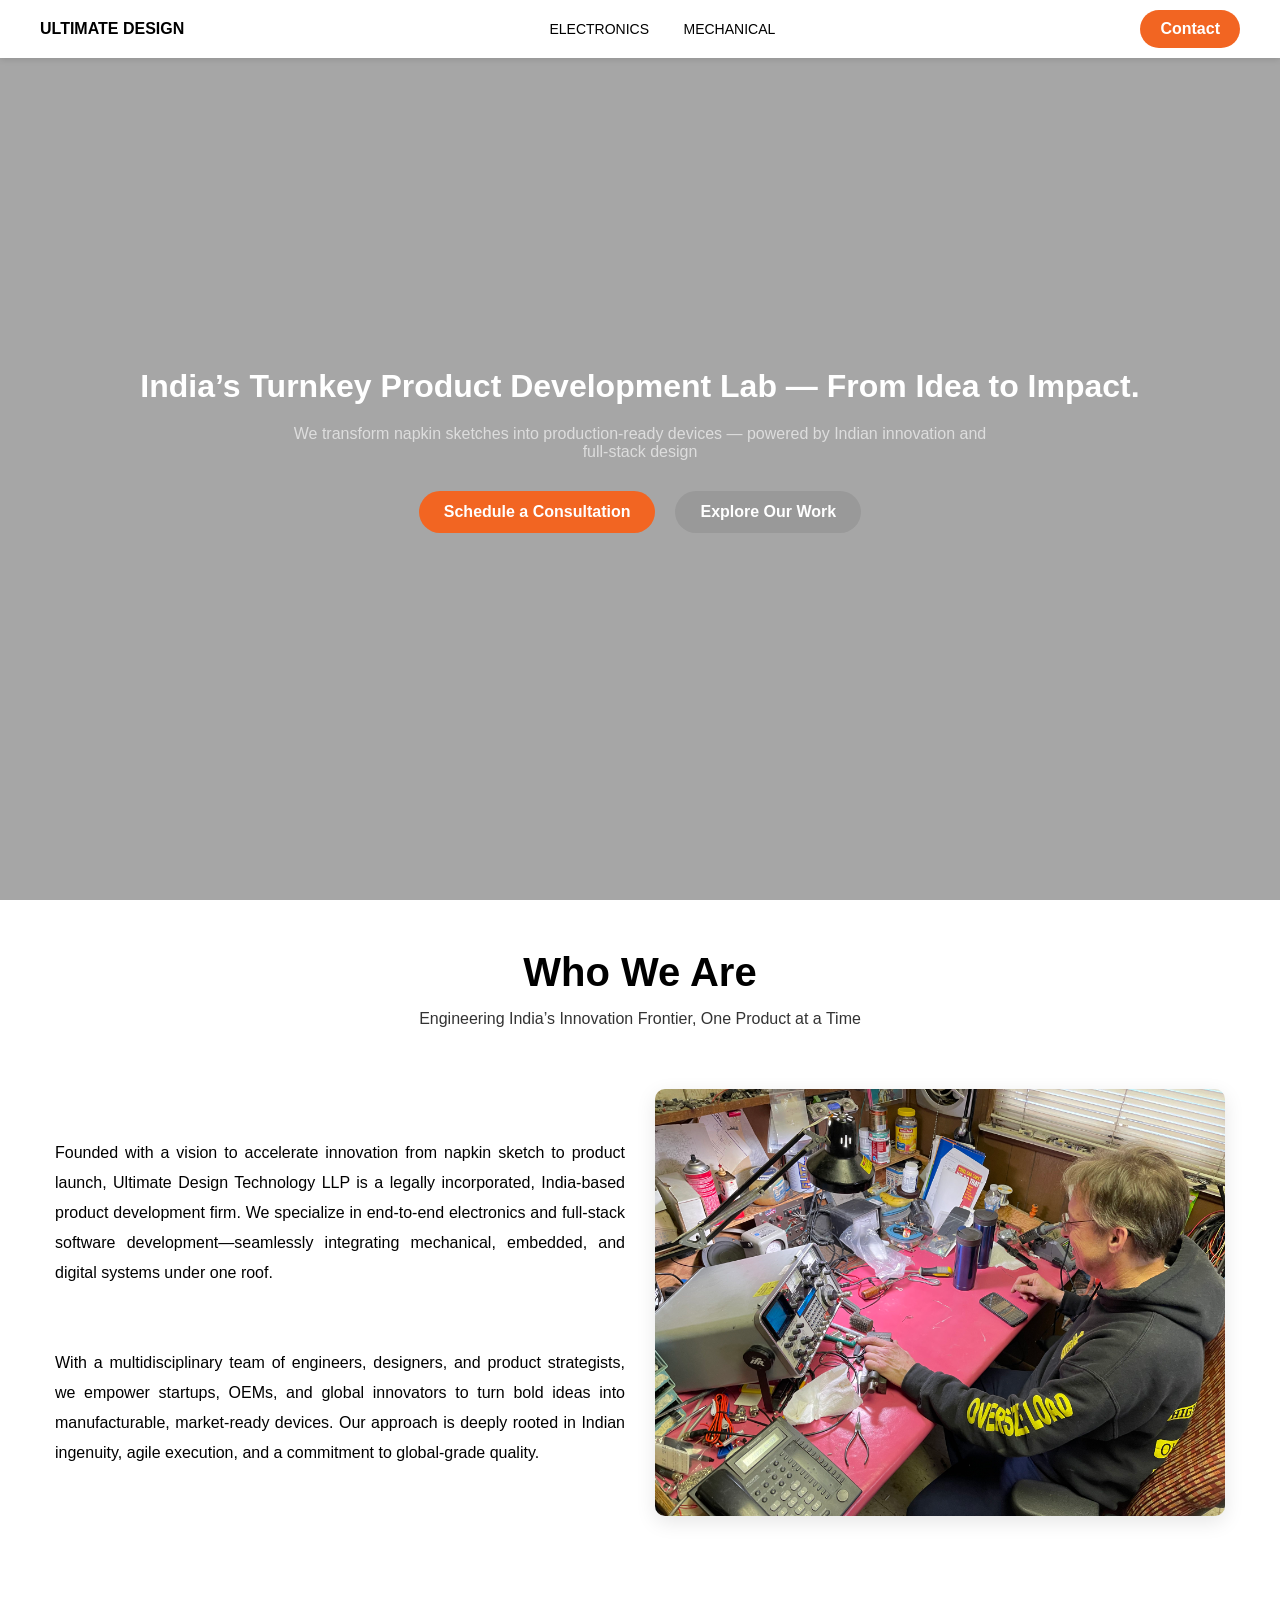
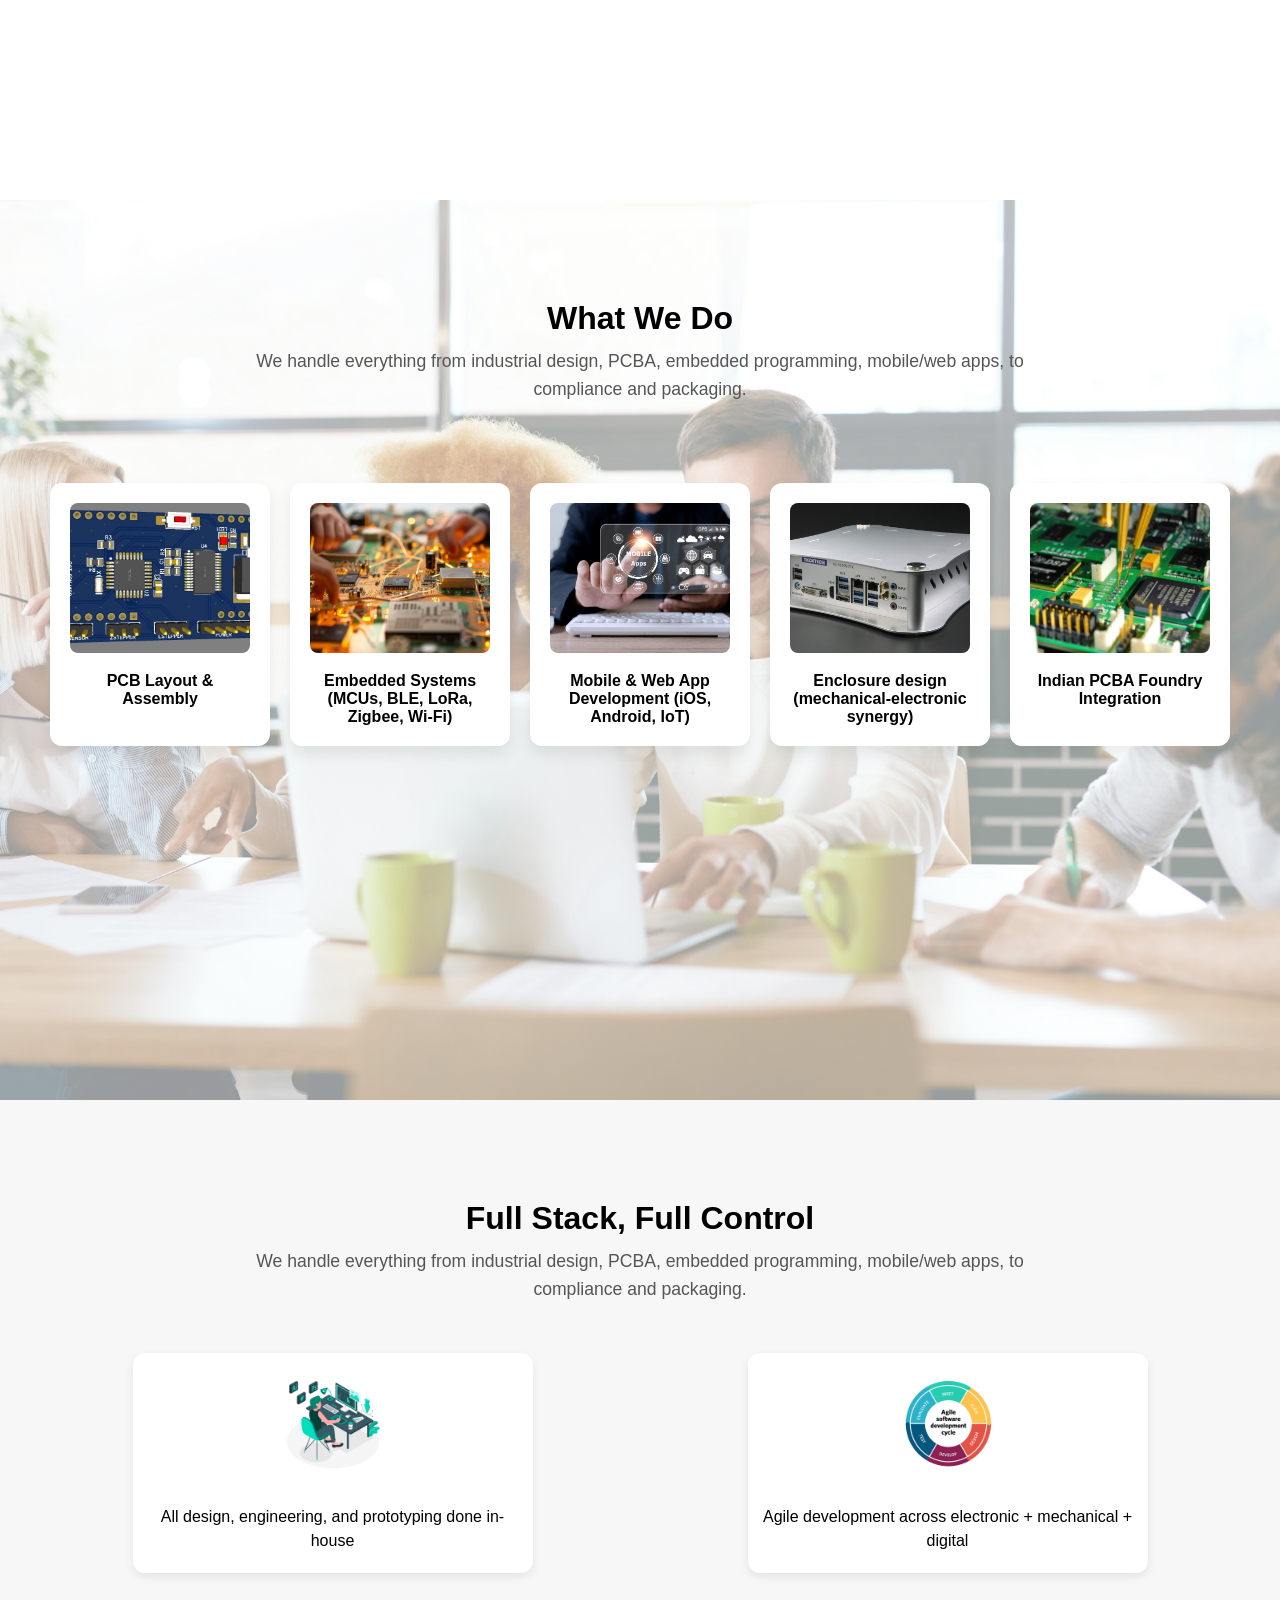
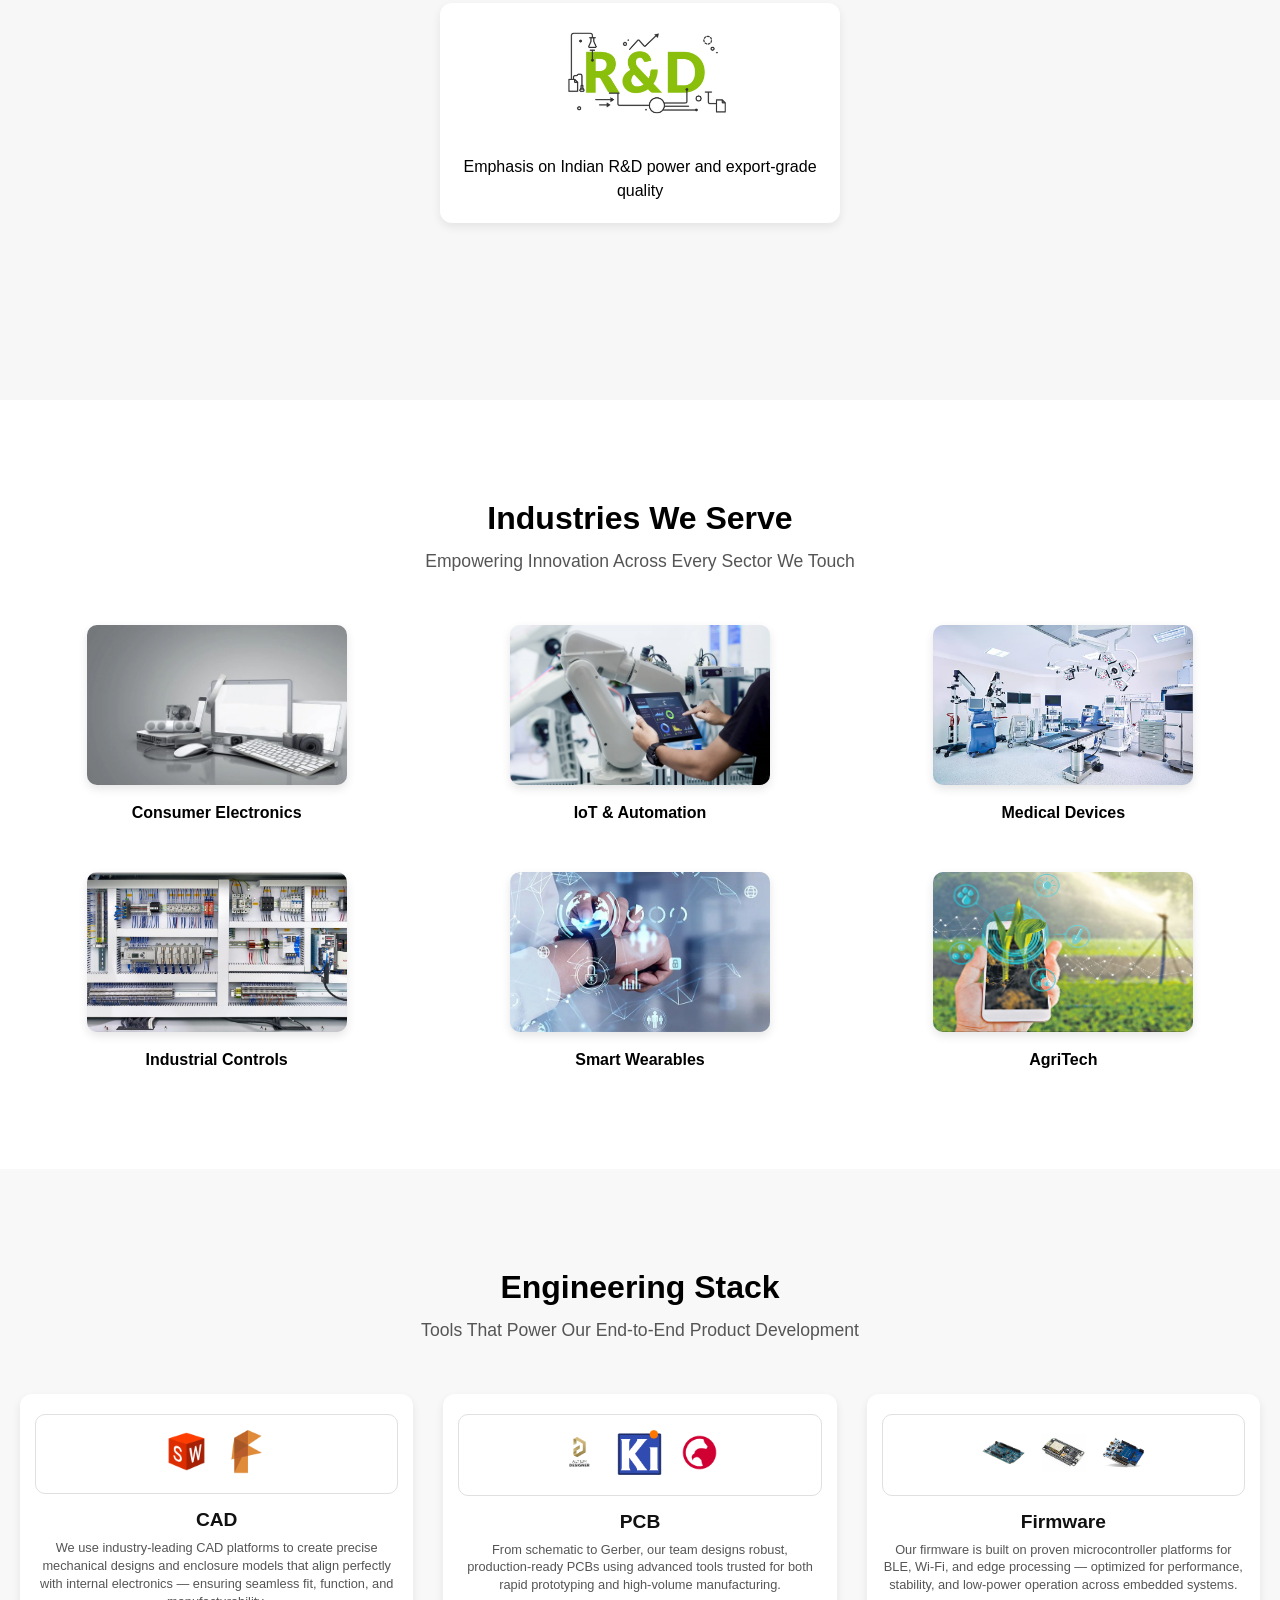
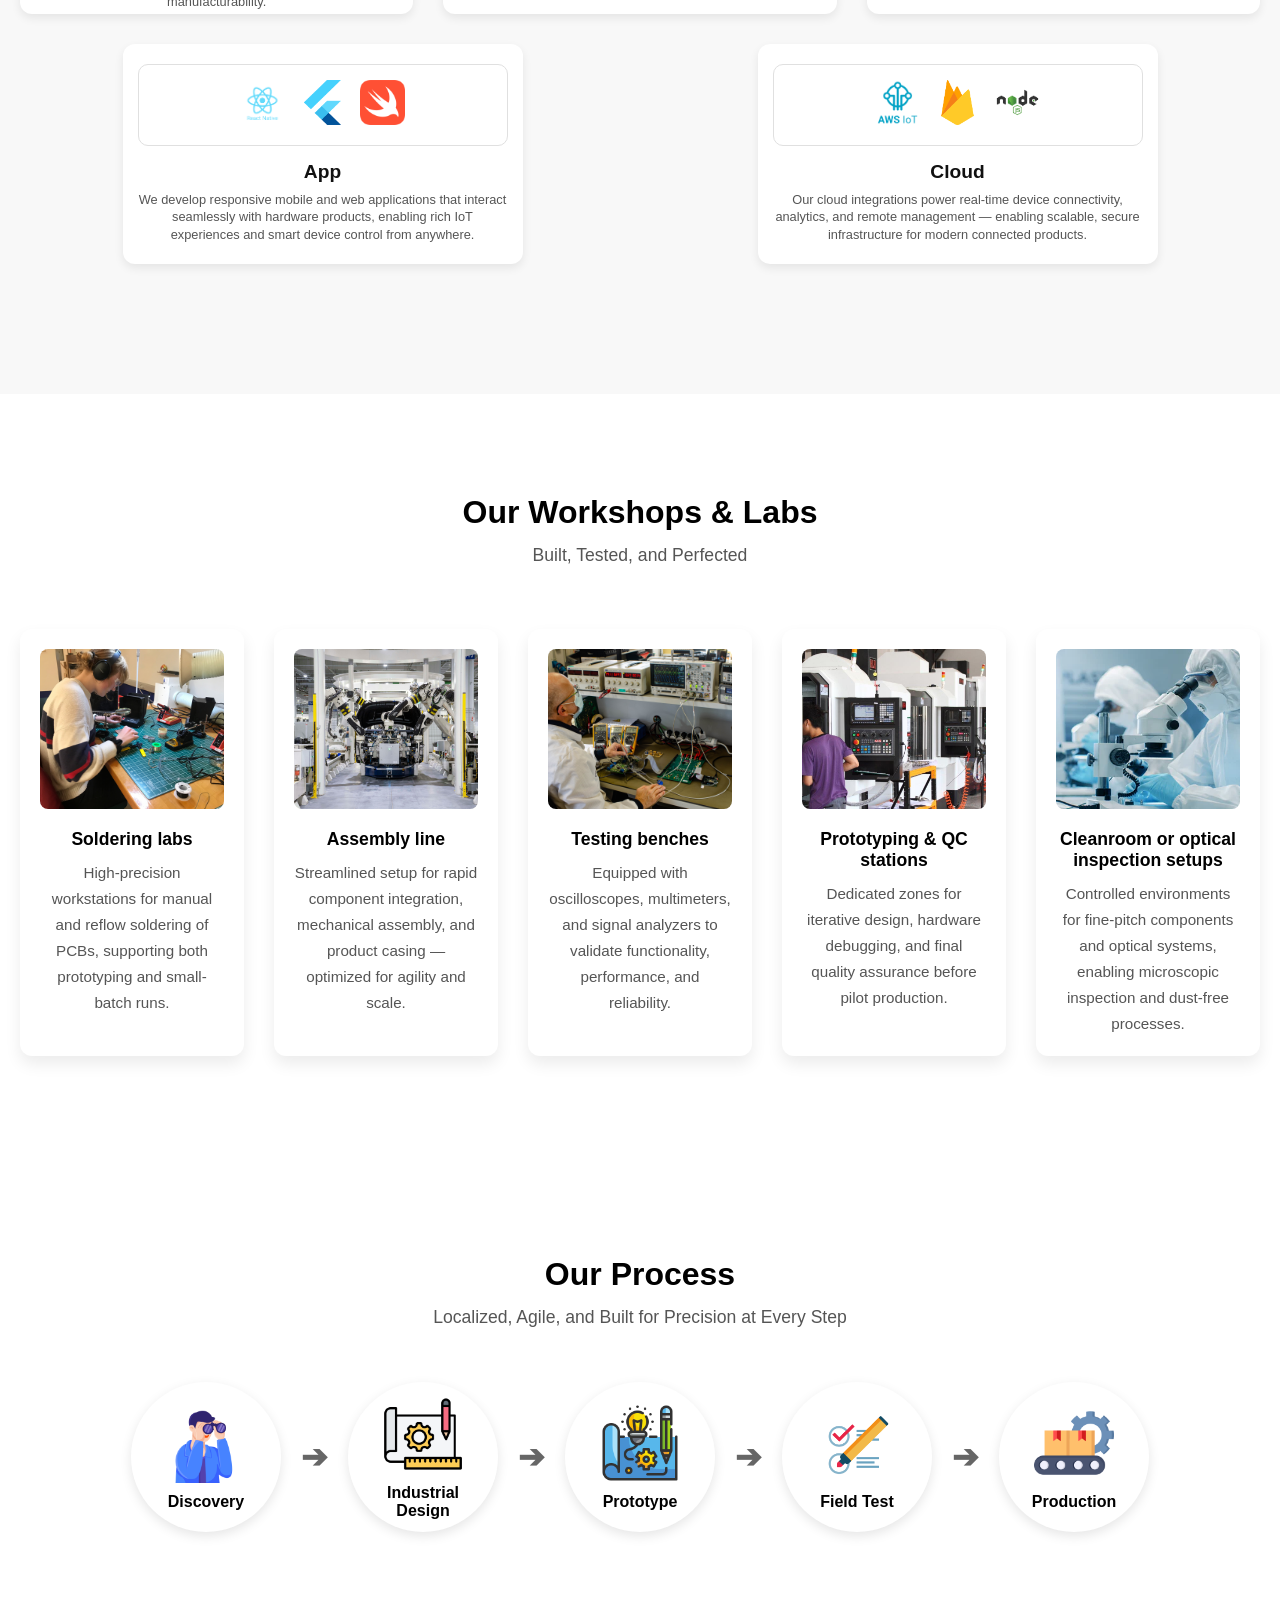
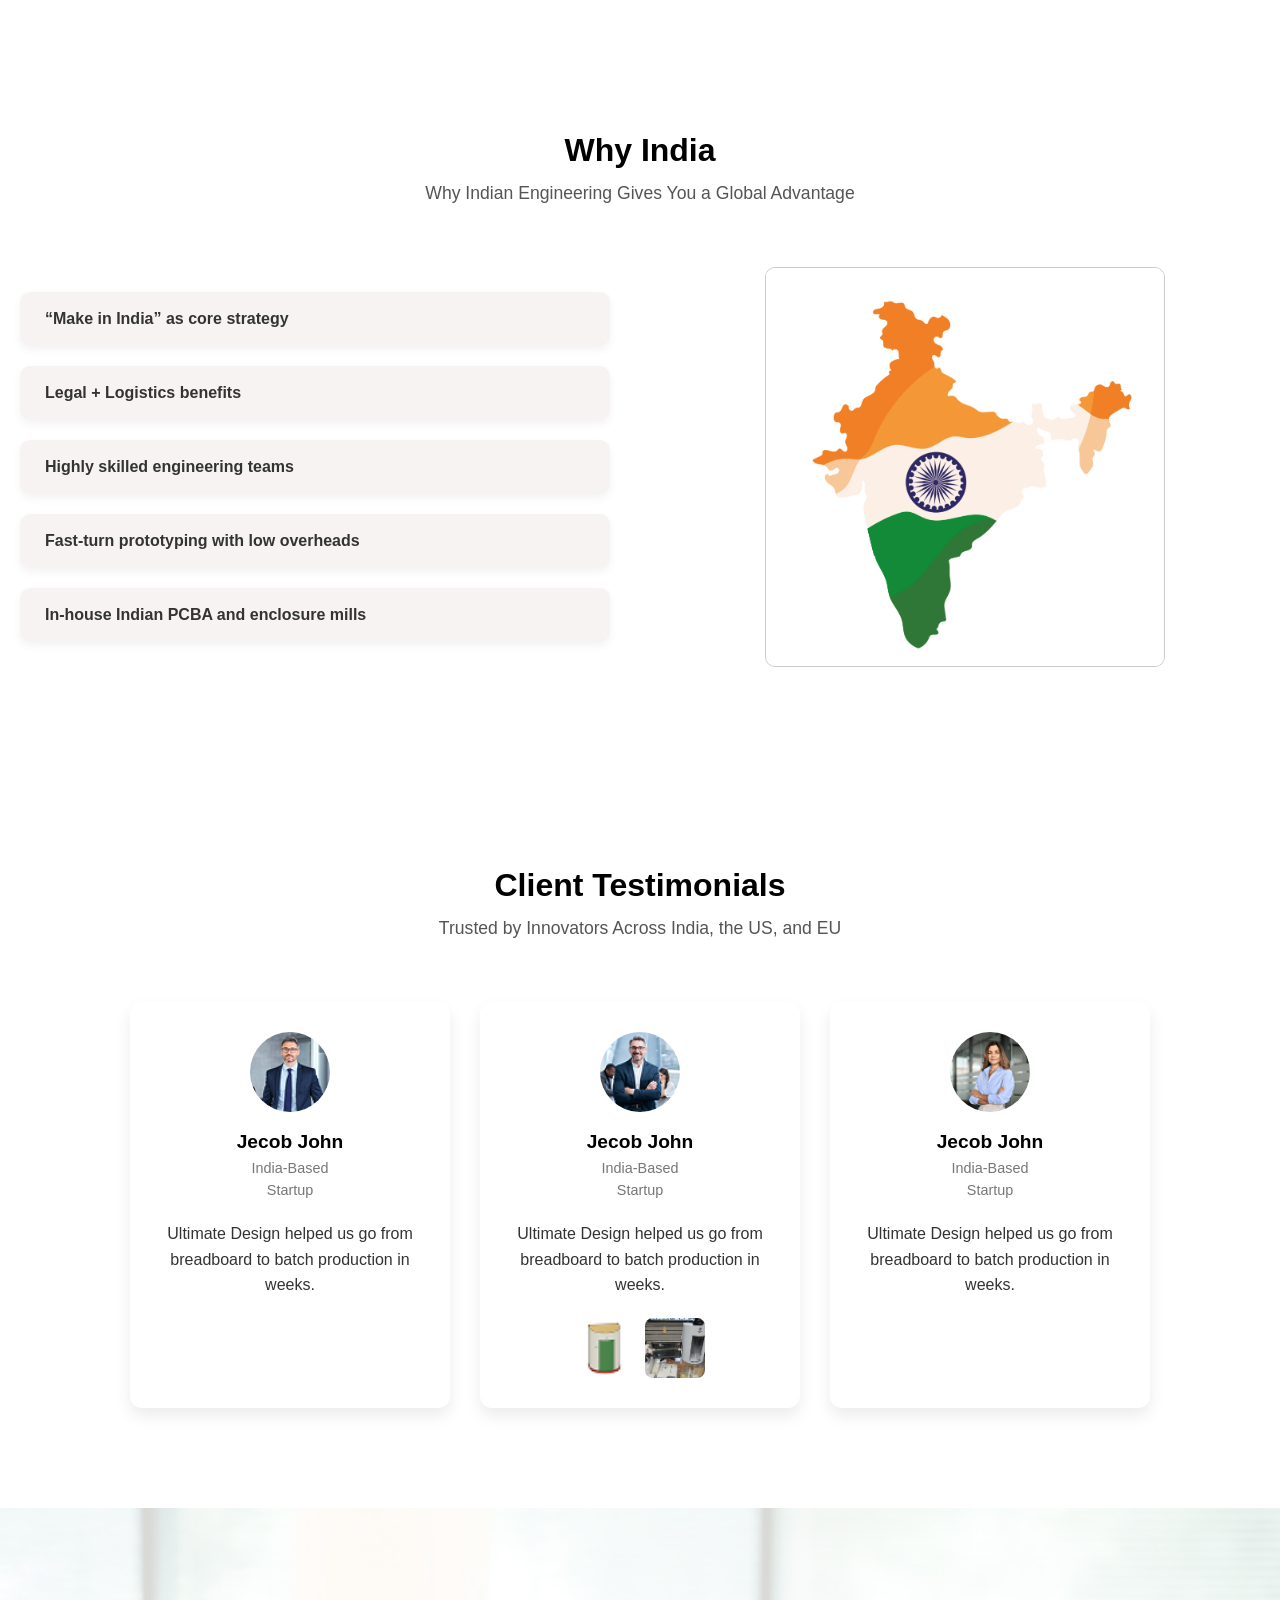
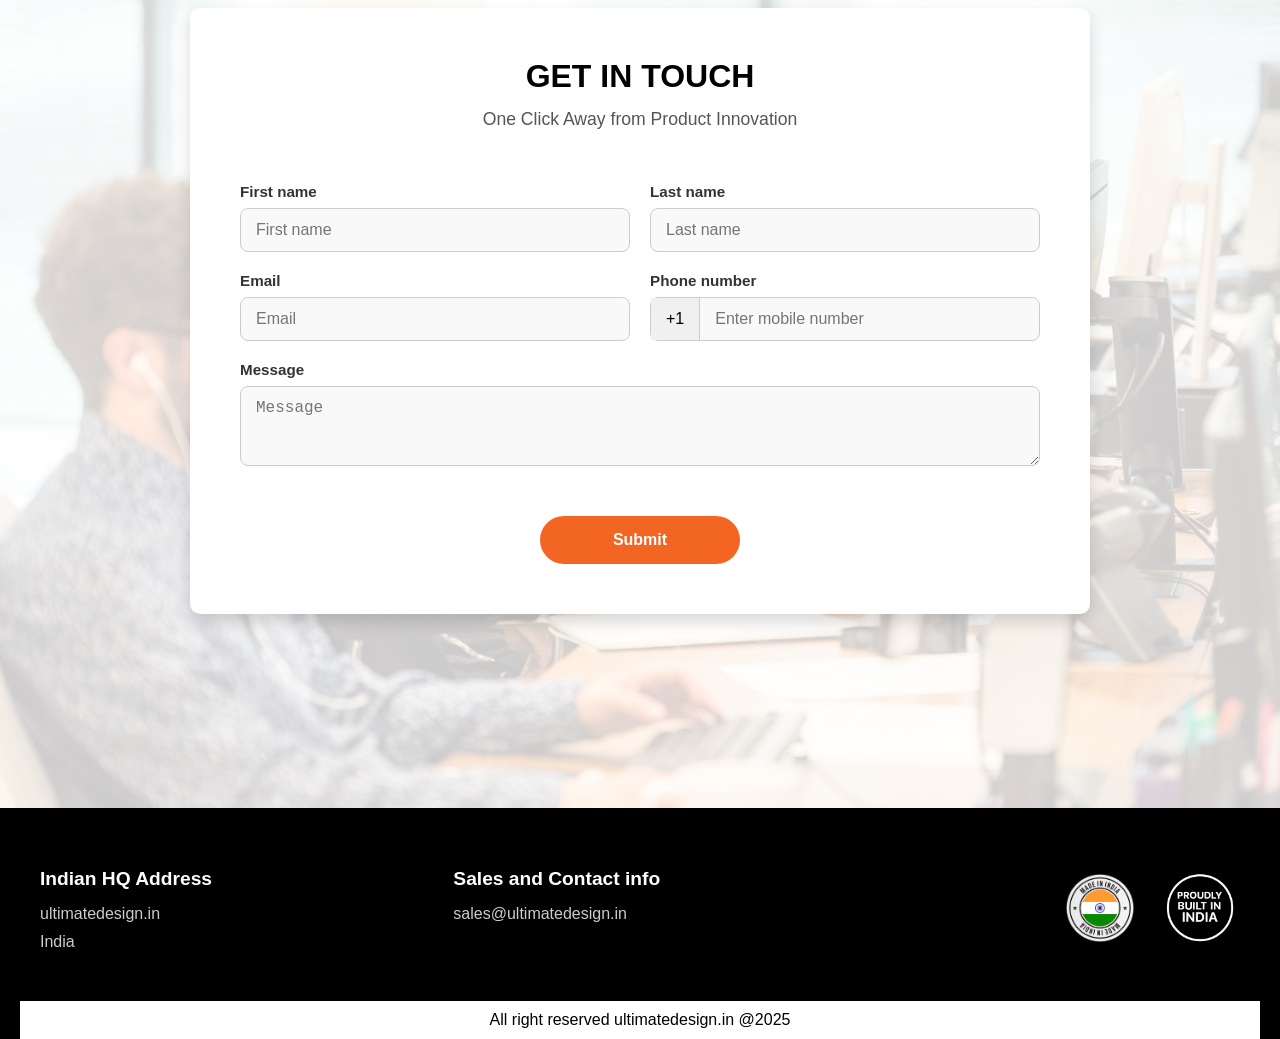
==== index.html @ 6e554538 "project upload" ====
<!DOCTYPE html>
<html lang="en">

<head>
    <meta charset="UTF-8">
    <meta name="viewport" content="width=device-width, initial-scale=1">
    <title>Ultimate Design - Product Development</title>
    <link rel="stylesheet" href="elec-styles.css">
</head>

<body>

    <!-- ===== Header Start ===== -->
    <header class="navbar">
        <div class="container nav-container">
            <div class="logo">ULTIMATE DESIGN</div>

            <nav id="navLinks" class="nav-links">
                <a href="index.html">ELECTRONICS</a>
                <a href="mechanical.html">MECHANICAL</a>
            </nav>

            <a href="#contact" class="contact-button">Contact</a>
            <button id="menuToggle" class="menu-toggle">☰</button>
        </div>
    </header>
    <!-- ===== Header End ===== -->

    <!-- ===== Hero Section Start ===== -->
    <section class="hero">
        <video autoplay muted loop playsinline class="hero-video">
            <source src="assets/hero-video.mp4" type="video/mp4">
            Your browser does not support the video tag.
        </video>

        <div class="hero-overlay">
            <div class="hero-content">
                <h1>India’s Turnkey Product Development Lab — From Idea to Impact.</h1>
                <p>We transform napkin sketches into production-ready devices — powered by Indian innovation and
                    full-stack design</p>
                <div class="hero-buttons">
                    <a href="#contact" class="btn orange-btn">Schedule a Consultation</a>
                    <a href="#work" class="btn gray-btn">Explore Our Work</a>
                </div>
            </div>
        </div>
    </section>
    <!-- ===== Hero Section End ===== -->

    <!-- ===== Who we are Section start ===== -->

    <section id="who-we-are" class="who-we-are-section">
        <div class="container">
            <div class="content">
                <div class="text">
                    <h2>Who We Are</h2>
                    <p class="subtitle">Engineering India’s Innovation Frontier, One Product at a Time</p>
                    
                </div>

                <div class="who">
                    <div class="new">
                        <p>
                            Founded with a vision to accelerate innovation from napkin sketch to product launch,
                            Ultimate Design Technology LLP is a legally incorporated, India-based product development firm.
                            We specialize in end-to-end electronics and full-stack software development—seamlessly
                            integrating
                            mechanical, embedded, and digital systems under one roof.
                        </p><br><br>
                        <p>
                            With a multidisciplinary team of engineers, designers, and product strategists, we empower
                            startups, OEMs,
                            and global innovators to turn bold ideas into manufacturable, market-ready devices. Our approach
                            is deeply
                            rooted in Indian ingenuity, agile execution, and a commitment to global-grade quality.
                        </p>
                    </div>
                    

                    <div class="new image">
                        <img src="assets/who-we-are.jpg" alt="Who We Are">
                    </div>
                </div>
            </div>
        </div>
    </section>
 
 


    <!-- ===== who we are Section End ===== -->
    <section id="what-we-do">
        <div class="what-we-do-container">
            <h2 class="section-title">What We Do</h2>
            <p class="section-subtitle">
                We handle everything from industrial design, PCBA, embedded programming, mobile/web apps, to compliance
                and packaging.
            </p>

            <div class="what-we-do-cards">
                <div class="what-we-do-card">
                    <img src="assets/images/pcb-layout.JPEG" alt="PCB Layout & Assembly">
                    <h3>PCB Layout & Assembly</h3>
                </div>

                <div class="what-we-do-card">
                    <img src="assets/images/embedded-systems.webp" alt="Embedded Systems">
                    <h3>Embedded Systems (MCUs, BLE, LoRa, Zigbee, Wi-Fi)</h3>
                </div>

                <div class="what-we-do-card">
                    <img src="assets/images/mobile-app.png" alt="Mobile Web App Development">
                    <h3>Mobile & Web App Development (iOS, Android, IoT)</h3>
                </div>

                <div class="what-we-do-card">
                    <img src="assets/images/enclosure-design.jpg" alt="Enclosure Design">
                    <h3>Enclosure design (mechanical-electronic synergy)</h3>
                </div>

                <div class="what-we-do-card">
                    <img src="assets/images/pcba-foundry.jpg" alt="PCBA Foundry Integration">
                    <h3>Indian PCBA Foundry Integration</h3>
                </div>
            </div>
        </div>
    </section>

    <!-- ===== Full Stack, Full Control Section ===== -->
    <section id="full-stack">
        <div class="full-stack-container">
            <h2 class="section-title">Full Stack, Full Control</h2>
            <p class="section-subtitle">
                We handle everything from industrial design, PCBA, embedded programming, mobile/web apps, to compliance
                and packaging.
            </p>

            <div class="stack-cards">
                <div class="stack-card">
                    <img src="assets/images/stack-design.jpg" alt="Design In-house">
                    <h3>All design, engineering, and prototyping done in-house</h3>
                </div>

                <div class="stack-card">
                    <img src="assets/images/stack-agile.png" alt="Agile Development">
                    <h3>Agile development across electronic + mechanical + digital</h3>
                </div>

                <div class="stack-card">
                    <img src="assets/images/stack-rnd.jpg" alt="Indian R&D Power">
                    <h3>Emphasis on Indian R&D power and export-grade quality</h3>
                </div>
            </div>
        </div>
    </section>


    <section id="industries">
        <div class="industries-container">
            <h2 class="section-title">Industries We Serve</h2>
            <p class="section-subtitle">Empowering Innovation Across Every Sector We Touch</p>

            <div class="industries-grid">
                <div class="industry-item">
                    <img src="assets/images/consumer-electronics.jpg" alt="Consumer Electronics">
                    <h4>Consumer Electronics</h4>
                </div>

                <div class="industry-item">
                    <img src="assets/images/iot-automation.jpg" alt="IoT & Automation">
                    <h4>IoT & Automation</h4>
                </div>

                <div class="industry-item">
                    <img src="assets/images/medical-devices.jpg" alt="Medical Devices">
                    <h4>Medical Devices</h4>
                </div>

                <div class="industry-item">
                    <img src="assets/images/industrial-controls.jpg" alt="Industrial Controls">
                    <h4>Industrial Controls</h4>
                </div>

                <div class="industry-item">
                    <img src="assets/images/smart-wearables.jpg" alt="Smart Wearables">
                    <h4>Smart Wearables</h4>
                </div>

                <div class="industry-item">
                    <img src="assets/images/agritech.jpg" alt="AgriTech">
                    <h4>AgriTech</h4>
                </div>
            </div>
        </div>
    </section>

    <section id="engineering-stack">
        <div class="engineering-stack-container">
            <h2 class="section-title">Engineering Stack</h2>
            <p class="section-subtitle">Tools That Power Our End-to-End Product Development</p>


            <div class="stack-grid first-row">

                <div class="stack-card">
                    <div class="stack-card-logo">
                        <img src="assets/logos/solidworks.png" alt="SolidWorks">
                        <img src="assets/logos/fusion360.png" alt="Fusion 360">
                    </div>
                    <h4>CAD</h4>
                    <p>We use industry-leading CAD platforms to create precise mechanical designs and enclosure models
                        that align perfectly with internal electronics — ensuring seamless fit, function, and
                        manufacturability.</p>
                </div>


                <div class="stack-card">
                    <div class="stack-card-logo">
                        <img src="assets/logos/altium.webp" alt="Altium Designer">
                        <img src="assets/logos/ki.png" alt="KiCAD">
                        <img src="assets/logos/easyeda.png" alt="EasyEDA">
                    </div>
                    <h4>PCB</h4>
                    <p>From schematic to Gerber, our team designs robust, production-ready PCBs using advanced tools
                        trusted for both rapid prototyping and high-volume manufacturing.</p>
                </div>

                <div class="stack-card">
                    <div class="stack-card-logo">
                        <img src="assets/logos/arduino.webp" alt="Arduino">
                        <img src="assets/logos/esp32.png" alt="ESP32">
                        <img src="assets/logos/raspberrypi.png" alt="Raspberry Pi">
                    </div>
                    <h4>Firmware</h4>
                    <p>Our firmware is built on proven microcontroller platforms for BLE, Wi-Fi, and edge processing —
                        optimized for performance, stability, and low-power operation across embedded systems.</p>
                </div>
            </div>


            <div class="stack-grid second-row">

                <div class="stack-card">
                    <div class="stack-card-logo">
                        <img src="assets/logos/reactnative.png" alt="React Native">
                        <img src="assets/logos/flutter.png" alt="Flutter">
                        <img src="assets/logos/swift.png" alt="Swift">
                    </div>
                    <h4>App</h4>
                    <p>We develop responsive mobile and web applications that interact seamlessly with hardware
                        products, enabling rich IoT experiences and smart device control from anywhere.</p>
                </div>


                <div class="stack-card">
                    <div class="stack-card-logo">
                        <img src="assets/logos/aws.png" alt="AWS IoT">
                        <img src="assets/logos/firebase.png" alt="Firebase">
                        <img src="assets/logos/nodejs.png" alt="Node.js">
                    </div>
                    <h4>Cloud</h4>
                    <p>Our cloud integrations power real-time device connectivity, analytics, and remote management —
                        enabling scalable, secure infrastructure for modern connected products.</p>
                </div>
            </div>

        </div>
    </section>


    <section id="workshops">
        <div class="workshops-container">
            <h2 class="section-title">Our Workshops & Labs</h2>
            <p class="section-subtitle">Built, Tested, and Perfected</p>

            <div class="workshops-grid">

                <div class="workshop-card">
                    <img src="assets/images/soldering-lab.jpg" alt="Soldering Labs">
                    <h4>Soldering labs</h4>
                    <p>High-precision workstations for manual and reflow soldering of PCBs, supporting both prototyping
                        and small-batch runs.</p>
                </div>


                <div class="workshop-card">
                    <img src="assets/images/assembly-line.jpg" alt="Assembly Line">
                    <h4>Assembly line</h4>
                    <p>Streamlined setup for rapid component integration, mechanical assembly, and product casing —
                        optimized for agility and scale.</p>
                </div>


                <div class="workshop-card">
                    <img src="assets/images/testing-benches.jpg" alt="Testing Benches">
                    <h4>Testing benches</h4>
                    <p>Equipped with oscilloscopes, multimeters, and signal analyzers to validate functionality,
                        performance, and reliability.</p>
                </div>


                <div class="workshop-card">
                    <img src="assets/images/prototyping-qc.jpg" alt="Prototyping and QC Stations">
                    <h4>Prototyping & QC stations</h4>
                    <p>Dedicated zones for iterative design, hardware debugging, and final quality assurance before
                        pilot production.</p>
                </div>


                <div class="workshop-card">
                    <img src="assets/images/cleanroom-setup.webp" alt="Cleanroom Inspection">
                    <h4>Cleanroom or optical inspection setups</h4>
                    <p>Controlled environments for fine-pitch components and optical systems, enabling microscopic
                        inspection and dust-free processes.</p>
                </div>
            </div>
        </div>
    </section>

    <section id="our-process">
        <div class="process-container">
            <h2 class="section-title">Our Process</h2>
            <p class="section-subtitle">Localized, Agile, and Built for Precision at Every Step</p>

            <div class="process-flow">
                <div class="process-step">
                    <img src="assets/images/discovery.png" alt="Discovery">
                    <p>Discovery</p>
                </div>

                <div class="process-arrow">➔</div>

                <div class="process-step">
                    <img src="assets/images/industrial-design.png" alt="Industrial Design">
                    <p>Industrial Design</p>
                </div>

                <div class="process-arrow">➔</div>

                <div class="process-step">
                    <img src="assets/images/prototype.png" alt="Prototype">
                    <p>Prototype</p>
                </div>

                <div class="process-arrow">➔</div>

                <div class="process-step">
                    <img src="assets/images/field-test.png" alt="Field Test">
                    <p>Field Test</p>
                </div>

                <div class="process-arrow">➔</div>

                <div class="process-step">
                    <img src="assets/images/production.png" alt="Production">
                    <p>Production</p>
                </div>
            </div>
        </div>
    </section>


    <section id="why-india">
        <div class="why-india-container">
            <div class="why-india-header">
                <h2 class="section-title">Why India</h2>
                <p class="section-subtitle">Why Indian Engineering Gives You a Global Advantage</p>
            </div>

            <div class="why-india-content">
                <div class="why-india-points">
                    <div class="point">“Make in India” as core strategy</div>
                    <div class="point">Legal + Logistics benefits</div>
                    <div class="point">Highly skilled engineering teams</div>
                    <div class="point">Fast-turn prototyping with low overheads</div>
                    <div class="point">In-house Indian PCBA and enclosure mills</div>
                </div>

                <div class="why-india-image">
                    <img src="assets/images/india-map.jpg" alt="India Map">
                </div>
            </div>
        </div>
    </section>


    <section id="testimonials">
        <div class="testimonials-container">
            <div class="testimonials-header">
                <h2 class="section-title">Client Testimonials</h2>
                <p class="section-subtitle">Trusted by Innovators Across India, the US, and EU</p>
            </div>

            <div class="testimonial-cards">

                <div class="testimonial-card">
                    <img class="client-photo" src="assets/images/client1.png" alt="Jecob John">
                    <h4>Jecob John</h4>
                    <p class="client-role">India-Based<br>Startup</p>
                    <p class="testimonial-text">
                        Ultimate Design helped us go from breadboard to batch production in weeks.
                    </p>
                </div>


                <div class="testimonial-card">
                    <img class="client-photo" src="assets/images/client2.png" alt="Jecob John">
                    <h4>Jecob John</h4>
                    <p class="client-role">India-Based<br>Startup</p>
                    <p class="testimonial-text">
                        Ultimate Design helped us go from breadboard to batch production in weeks.
                    </p>
                    <div class="testimonial-images">
                        <img src="assets/images/product1.png" alt="Product 1">
                        <img src="assets/images/product2.jpg" alt="Product 2">
                    </div>
                </div>


                <div class="testimonial-card">
                    <img class="client-photo" src="assets/images/client3.png" alt="Jecob John">
                    <h4>Jecob John</h4>
                    <p class="client-role">India-Based<br>Startup</p>
                    <p class="testimonial-text">
                        Ultimate Design helped us go from breadboard to batch production in weeks.
                    </p>
                </div>
            </div>
        </div>
    </section>

    <section id="contact">
        <div class="contact-form-wrapper">
            <h2 class="section-title">GET IN TOUCH</h2>
            <p class="section-subtitle">One Click Away from Product Innovation</p>

            <form class="contact-form">
                <div class="form-row">
                    <div class="form-group">
                        <label>First name</label>
                        <input type="text" placeholder="First name">
                    </div>
                    <div class="form-group">
                        <label>Last name</label>
                        <input type="text" placeholder="Last name">
                    </div>
                </div>

                <div class="form-row">
                    <div class="form-group">
                        <label>Email</label>
                        <input type="email" placeholder="Email">
                    </div>
                    <div class="form-group">
                        <label>Phone number</label>
                        <div class="phone-field">
                            <span>+1</span>
                            <input type="text" placeholder="Enter mobile number">
                        </div>
                    </div>
                </div>

                <div class="form-group full-width">
                    <label>Message</label>
                    <textarea placeholder="Message"></textarea>
                </div>

                <button type="submit" class="submit-button">Submit</button>
            </form>
        </div>
    </section>

    <footer class="footer">
        <div class="footer-content">
            <div class="footer-column">
                <h4>Indian HQ Address</h4>
                <p>ultimatedesign.in</p>
                <p>India</p>
            </div>

            <div class="footer-column">
                <h4>Sales and Contact info</h4>
                <p>sales@ultimatedesign.in</p>
            </div>

            <div class="footer-column footer-logos">
                <img src="assets/images/made-in-india-badge.png" alt="Made in India Badge">
                <img src="assets/images/proudly-built-in-india.png" alt="Proudly Built in India">
            </div>
        </div>

        <div class="footer-bottom">
            <p>All right reserved ultimatedesign.in @2025</p>
        </div>
    </footer>




    <script>
        const toggleBtn = document.getElementById('menuToggle');
        const navLinks = document.getElementById('navLinks');

        toggleBtn.addEventListener('click', () => {
            navLinks.classList.toggle('show');
        });
    </script>


</body>

</html>
---- elec-styles.css ----
* {
  margin: 0;
  padding: 0;
  box-sizing: border-box;
}

body,
html {
  height: 100%;
  font-family: 'Poppins', sans-serif;
}

/* ===== Navbar ===== */
.navbar {
  position: fixed;
  width: 100%;
  background: #fff;
  z-index: 1000;
  padding: 10px 40px;
  box-shadow: 0 2px 6px rgba(0, 0, 0, 0.1);

}

.container {
  display: flex;
  justify-content: space-between;
  align-items: center;
}

.nav-container {
  max-width: 1200px;
  margin: auto;

}

.logo {
  font-size: 1.4rem;
  font-weight: bold;
  font-size: 16px;
}

.nav-links a {
  margin: 0 15px;
  color: black;
  text-decoration: none;
  font-weight: 500;
  font-size: 14px;

}

.contact-button {
  background: #f26522;
  color: white;
  padding: 10px 20px;
  border-radius: 25px;
  text-decoration: none;
  font-weight: bold;
  transition: background 0.3s;

}

.contact-button:hover {
  background: #d95414;
}


.menu-toggle {
  display: none;
  font-size: 24px;
  background: none;
  border: none;
  cursor: pointer;
}


@media (max-width: 768px) {
  .menu-toggle {
    display: block;
  }

  .nav-links {
    display: none;
    flex-direction: column;
    background: #fff;
    position: absolute;
    top: 60px;
    left: 0;
    width: 100%;
    padding: 20px;
    box-shadow: 0 2px 6px rgba(0, 0, 0, 0.2);
    border-radius: 0 0 12px 12px;
    margin-top: -8.5px;
  }

  .nav-links.show {
    display: flex;

  }

  .nav-links a {
    margin: 10px 0;
    font-size: 16px;
  }


}



/* ===== Hero Section ===== */
.hero {
  position: relative;
  height: 100vh;
  width: 100%;
  overflow: hidden;
}

.hero-content {
  display: flex;
  flex-direction: column;
  align-items: center;
  justify-content: center;
  text-align: center;
}


.hero-video {
  width: 100%;
  height: 100%;
  object-fit: cover;
}

.hero-overlay {
  position: absolute;
  top: 0;
  left: 0;
  width: 100%;
  height: 100%;
  background: rgba(0, 0, 0, 0.35);
  /* Dark tint */
  display: flex;
  justify-content: center;
  align-items: center;
  text-align: center;
  padding: 20px;
}

.hero-content h1 {
  font-size: 2rem;
  color: #fff;
  font-weight: 700;
  margin-bottom: 20px;
}

.hero-content p {
  color: #ddd;
  font-size: 1rem;
  margin-bottom: 30px;
  max-width: 700px;

}

.hero-buttons {
  display: flex;
  gap: 20px;
  justify-content: center;
  flex-wrap: wrap;

}

.btn {
  padding: 12px 25px;
  font-weight: bold;
  border-radius: 30px;
  text-decoration: none;
  font-size: 1rem;
  transition: 0.3s;
}

.orange-btn {
  background: #f26522;
  color: white;
}

.orange-btn:hover {
  background: #d95414;
}

.gray-btn {
  background: #999;
  color: white;
}

.gray-btn:hover {
  background: #777;
}

@media (max-width: 768px) {
  .hero-content h1 {
    font-size: 1.5rem;
  }

  .hero-content p {
    font-size: 0.95rem;
  }

  .orange-btn {
    width: 250px;
  }

  .gray-btn {
    width: 250px;
  }
}



/* WHO WE ARE SECTION */

#who-we-are .who {
  display: flex;

}

#who-we-are .new {
  width: 50%;
  margin: auto 0;
  padding: 15px;
  line-height: 30px;
}


#who-we-are p {
  text-align: justify;
}

#who-we-are .subtitle {

  text-align: center;

}


.who-we-are-section {
  padding: 50px 20px;
  background: #fff;
  /* height: 100vh;
  margin-top: 60px; */
  min-height: 100vh;
}

.container {
  max-width: 1200px;
  margin: 0 auto;
}

.content {
  display: flex;
  align-items: flex-start;
  justify-content: space-between;
  /* gap: 50px; */
  flex-wrap: wrap;
}

.text {
  flex: 1 1 55%;
}

.text h2 {
  font-size: 2.5rem;
  font-weight: 700;
  margin-bottom: 10px;
  text-align: center;

}

.text .subtitle {
  font-size: 1rem;
  font-weight: 400;
  text-align: center;
  color: #333;
  margin-bottom: 40px;
}

.text p {
  font-size: 1rem;
  color: #222;
  line-height: 1.8;
  margin-bottom: 20px;
  text-align: justify;
}

.image {
  flex: 1 1 40%;
  display: flex;
  justify-content: center;
  /* margin-top: 100px; */
}

.image img {
  max-width: 100%;
  height: auto;
  border-radius: 10px;
  box-shadow: 0 6px 20px rgba(0, 0, 0, 0.1);
}



@media (max-width: 768px) {
  .content {
    flex-direction: column;
    align-items: center;
    text-align: center;
  }

  .text,
  .image {
    flex: 1 1 100%;
  }

  .text p {
    text-align: center;
  }

  /* .who-we-are-section {
    height: 140vh;
  } */

  #who-we-are .who {
    display: block;
  }

  #who-we-are .new {
    width: 100%;
  }

}




/* === What We Do Section === */

#what-we-do {
  position: relative;
  padding: 100px 20px;
  text-align: center;
  overflow: hidden;
  background: none;
  height: 100vh;

}

#what-we-do::before {
  content: "";
  position: absolute;
  top: 0;
  left: 0;
  width: 100%;
  height: 100%;
  background:
    linear-gradient(rgba(255, 255, 255, 0.6), rgba(255, 255, 255, 0.6)),
    url('assets/images/background-blur.jpg') center center/cover no-repeat;
  background-size: cover;
  background-position: center;
  background-repeat: no-repeat;
  opacity: 1;
  z-index: 1;
}

#what-we-do .what-we-do-container {
  position: relative;
  z-index: 2;
  max-width: 1200px;
  margin: 0 auto;
}

.section-title {
  font-size: 2.5rem;
  font-weight: 800;
  color: #000;
  margin-bottom: 10px;
}

.section-subtitle {
  font-size: 1.2rem;
  color: #333;
  margin-bottom: 60px;
  max-width: 750px;
  margin-left: auto;
  margin-right: auto;
  line-height: 1.6;
}


.what-we-do-cards {
  display: flex;
  flex-wrap: wrap;
  justify-content: center;
  gap: 20px;
  margin-top: 80px;
}


.what-we-do-card {
  background: #ffffff;
  border-radius: 12px;
  box-shadow: 0 8px 16px rgba(0, 0, 0, 0.08);
  width: 220px;
  text-align: center;
  padding: 20px;
  transition: transform 0.3s ease, box-shadow 0.3s ease;
}

.what-we-do-card img {
  width: 100%;
  height: 150px;
  object-fit: cover;
  border-radius: 8px;
  margin-bottom: 15px;
}

.what-we-do-card h3 {
  font-size: 1rem;
  font-weight: 600;
  color: #000;
}


.what-we-do-card:hover {
  transform: translateY(-6px);
  box-shadow: 0 14px 28px rgba(0, 0, 0, 0.15);
}


@media (max-width: 768px) {
  .what-we-do-cards {
    flex-direction: column;
    align-items: center;
  }

  .what-we-do-card {
    width: 80%;
  }

  #what-we-do {
    height: 210vh;
  }
}


/* Full Stack, Full Control Section */

#full-stack {
  padding: 100px 20px;
  background: #f7f7f7;
  text-align: center;
  height: 100vh;
}

.full-stack-container {
  max-width: 1200px;
  margin: 0 auto;
}

.stack-cards {
  display: flex;
  justify-content: center;
  flex-wrap: wrap;
  gap: 30px;
  margin-top: 50px;
}

.stack-card {
  background: #fff;
  border-radius: 12px;
  padding: 20px;
  width: 280px;
  text-align: center;
  box-shadow: 0 8px 16px rgba(0, 0, 0, 0.08);
  transition: 0.3s;
}

.stack-card img {
  width: 100%;
  height: 100px;
  object-fit: contain;
  margin-bottom: 20px;
}

.stack-card h3 {
  font-size: 1rem;
  font-weight: 500;
  color: #000;
  line-height: 1.5;
}

.stack-card:hover {
  transform: translateY(-6px);
  box-shadow: 0 14px 28px rgba(0, 0, 0, 0.12);
}


@media (max-width: 768px) {
  .stack-cards {
    flex-direction: column;
    align-items: center;
  }

  .stack-card {
    width: 80%;
  }

  #full-stack {
    height: 130vh;
  }
}



/* ===== Industries We Serve Section ===== */
#industries {
  padding: 100px 20px;
  background: #fff;
  text-align: center;
}

.industries-container {
  max-width: 1200px;
  margin: 0 auto;
}

.industries-grid {
  display: grid;
  grid-template-columns: repeat(3, 1fr);
  gap: 50px 70px;
  justify-items: center;
  margin-top: 50px;
}

.industry-item {
  text-align: center;
  width: 260px;
}

.industry-item img {
  width: 100%;
  height: 160px;
  object-fit: cover;
  border-radius: 10px;
  background: #f1f1f1;
  margin-bottom: 15px;
  box-shadow: 0px 4px 10px rgba(0, 0, 0, 0.1);
  transition: transform 0.3s ease;
}

.industry-item img:hover {
  transform: scale(1.05);
}

.industry-item h4 {
  font-size: 1rem;
  font-weight: 700;
  color: #000;
}

/* Titles */
.section-title {
  font-size: 2.5rem;
  font-weight: 800;
  margin-bottom: 10px;
}

.section-subtitle {
  font-size: 1.1rem;
  font-weight: 400;
  color: #555;
  margin-bottom: 50px;
}


@media (max-width: 768px) {
  .industries-grid {
    grid-template-columns: 1fr;
  }
}


#engineering-stack {
  padding: 100px 20px;
  background: #f8f8f8;
  text-align: center;
}

.engineering-stack-container {
  max-width: 1300px;
  margin: 0 auto;
}


.section-title {
  font-size: 2.5rem;
  font-weight: 800;
  margin-bottom: 10px;
}

.section-subtitle {
  font-size: 1.1rem;
  font-weight: 400;
  color: #555;
  margin-bottom: 50px;
}


.stack-grid {
  display: grid;
  gap: 30px 30px;
  margin-bottom: 30px;
}


.first-row {
  grid-template-columns: repeat(3, 1fr);
}


.second-row {
  grid-template-columns: repeat(2, 1fr);
  justify-content: center;
}


.stack-card {
  background: #fff;
  padding: 20px 15px;
  border-radius: 12px;
  box-shadow: 0px 4px 10px rgba(0, 0, 0, 0.08);
  text-align: center;
  width: 100%;
  max-width: 400px;
  height: 220px;
  margin: 0 auto;
  display: flex;
  flex-direction: column;
  justify-content: space-between;
}


.stack-card-logo {
  background: #fff;
  padding: 15px;
  border: 1px solid #e0e0e0;
  border-radius: 10px;
  display: flex;
  justify-content: center;
  align-items: center;
  gap: 15px;
  margin-bottom: 15px;
  min-height: 80px;
}

.stack-card-logo img {
  width: 45px;
  height: auto;
  object-fit: contain;
  height: 45px;
  margin-top: 15px;
}


.stack-card h4 {
  font-size: 1.2rem;
  font-weight: 700;
  margin-bottom: 8px;
  color: #111;
}

.stack-card p {
  font-size: 0.8rem;
  color: #555;
  line-height: 1.4;
  max-width: 400px;
  margin: 0 auto;
}


@media (max-width: 992px) {
  .first-row {
    grid-template-columns: repeat(2, 1fr);
  }

  .second-row {
    grid-template-columns: 1fr;
  }
}

@media (max-width: 600px) {

  .first-row,
  .second-row {
    grid-template-columns: 1fr;
  }
}



#workshops {
  padding: 100px 20px;
  text-align: center;
}

.workshops-container {
  max-width: 1300px;
  margin: 0 auto;
}

.workshops-grid {
  display: grid;
  grid-template-columns: repeat(5, 1fr);
  gap: 30px;
  margin-top: 60px;
  justify-items: center;
}

.workshop-card {
  background: #ffffff;
  border-radius: 12px;
  padding: 20px;
  box-shadow: 0 8px 16px rgba(0, 0, 0, 0.08);
  display: flex;
  flex-direction: column;
  align-items: center;
  transition: transform 0.3s ease, box-shadow 0.3s ease;
}

.workshop-card:hover {
  transform: translateY(-6px);
  box-shadow: 0 14px 28px rgba(0, 0, 0, 0.15);
}

.workshop-card img {
  width: 100%;
  height: 160px;
  object-fit: cover;
  border-radius: 8px;
  margin-bottom: 20px;
}

.workshop-card h4 {
  font-size: 1.1rem;
  font-weight: 700;
  color: #000;
  margin-bottom: 10px;
}

.workshop-card p {
  font-size: 0.95rem;
  color: #555;
  line-height: 1.7;
}


@media (max-width: 1200px) {
  .workshops-grid {
    grid-template-columns: repeat(3, 1fr);
  }
}

@media (max-width: 768px) {
  .workshops-grid {
    grid-template-columns: repeat(2, 1fr);
  }
}

@media (max-width: 500px) {
  .workshops-grid {
    grid-template-columns: 1fr;
  }
}

/* our process */

#our-process {
  background: url('assets/images/blur-background.jpg') center center/cover no-repeat;
  padding: 100px 20px;
  text-align: center;
  position: relative;
}

.process-container {
  max-width: 1300px;
  margin: 0 auto;
  position: relative;
  z-index: 2;
}

.section-title {
  font-size: 2.5rem;
  font-weight: 800;
  color: #000;
  margin-bottom: 10px;
}

.section-subtitle {
  font-size: 1.2rem;
  color: #333;
  margin-bottom: 60px;
  max-width: 800px;
  margin-left: auto;
  margin-right: auto;
  line-height: 1.6;
}

.process-flow {
  display: flex;
  align-items: center;
  justify-content: center;
  flex-wrap: wrap;
  gap: 20px;
}

.process-step {
  display: flex;
  flex-direction: column;
  align-items: center;
  text-align: center;
  background: #fff;
  border-radius: 50%;
  padding: 20px;
  width: 150px;
  height: 150px;
  justify-content: center;
  box-shadow: 0 4px 12px rgba(0, 0, 0, 0.1);
  transition: 0.3s;
}

.process-step img {
  width: 80px;
  height: 80px;
  object-fit: contain;
  margin-bottom: 10px;
}

.process-step p {
  font-size: 1rem;
  font-weight: 600;
  color: #000;
  margin: 0;
}

.process-arrow {
  font-size: 2rem;
  font-weight: bold;
  color: #666;
}


@media (max-width: 768px) {
  .process-flow {
    flex-direction: column;
  }

  .process-arrow {
    transform: rotate(90deg);
  }
}


/* india */

#why-india {
  padding: 100px 20px;
  background: #fff;
  text-align: center;
}

.why-india-container {
  max-width: 1300px;
  margin: 0 auto;
}

.why-india-header {
  margin-bottom: 60px;
}

.section-title {
  font-size: 2.5rem;
  font-weight: 800;
  color: #000;
  margin-bottom: 10px;
}

.section-subtitle {
  font-size: 1.2rem;
  color: #333;
  line-height: 1.6;
}

.why-india-content {
  display: flex;
  justify-content: space-between;
  align-items: center;
  gap: 60px;
  flex-wrap: wrap;
  margin-top: 50px;
}

.why-india-points {
  flex: 1;
  display: flex;
  flex-direction: column;
  gap: 20px;
}

.point {
  background: #f7f3f3;
  padding: 18px 25px;
  border-radius: 10px;
  text-align: left;
  font-size: 1rem;
  font-weight: 600;
  color: #333;
  box-shadow: 0 4px 10px rgba(0, 0, 0, 0.05);
  transition: 0.3s;
}

.point:hover {
  background: #f0ecec;
}

.why-india-image {
  flex: 1;
  display: flex;
  justify-content: center;
  align-items: center;
}

.why-india-image img {
  width: 100%;
  max-width: 400px;
  border-radius: 10px;
  border: 1px solid #ccc;
  object-fit: contain;
}


@media (max-width: 992px) {
  .why-india-content {
    flex-direction: column;
    text-align: center;
  }

  .why-india-points {
    align-items: center;
  }

  .point {
    text-align: center;
    width: 100%;
  }
}

/* client */

#testimonials {
  padding: 100px 20px;
  background: #fff;
  text-align: center;
}

.testimonials-container {
  max-width: 1200px;
  margin: 0 auto;
}

.testimonials-header {
  margin-bottom: 60px;
}

.section-title {
  font-size: 2.5rem;
  font-weight: 800;
  margin-bottom: 10px;
  color: #000;
}

.section-subtitle {
  font-size: 1.1rem;
  color: #555;
  line-height: 1.6;
}

.testimonial-cards {
  display: flex;
  justify-content: center;
  gap: 30px;
  flex-wrap: wrap;
}

.testimonial-card {
  background: #fff;
  padding: 30px 20px;
  border-radius: 12px;
  box-shadow: 0 8px 16px rgba(0, 0, 0, 0.08);
  max-width: 320px;
  width: 100%;
  transition: transform 0.3s ease, box-shadow 0.3s ease;
}

.testimonial-card:hover {
  transform: translateY(-6px);
  box-shadow: 0 14px 28px rgba(0, 0, 0, 0.15);
}

.client-photo {
  width: 80px;
  height: 80px;
  object-fit: cover;
  border-radius: 50%;
  margin-bottom: 15px;
}

.testimonial-card h4 {
  font-size: 1.2rem;
  font-weight: 700;
  margin-bottom: 5px;
  color: #000;
}

.client-role {
  font-size: 0.9rem;
  color: #777;
  margin-bottom: 20px;
  line-height: 1.5;
}

.testimonial-text {
  font-size: 1rem;
  color: #333;
  font-weight: 500;
  line-height: 1.6;
  margin-bottom: 20px;
}

.testimonial-images {
  display: flex;
  gap: 10px;
  justify-content: center;
}

.testimonial-images img {
  width: 60px;
  height: 60px;
  border-radius: 8px;
  object-fit: cover;
}


@media (max-width: 768px) {
  .testimonial-cards {
    flex-direction: column;
    align-items: center;
  }
}


/* contact */

#contact {
  padding: 100px 20px;
  position: relative;
  overflow: hidden;
  height: 100vh;
}


#contact::before {
  content: "";
  position: absolute;
  top: 0;
  left: 0;
  right: 0;
  bottom: 0;
  background: url('assets/contact-bg.jpg') center center/cover no-repeat;
  opacity: 0.2;
  z-index: 1;
  background-size: cover;
}


.contact-form-wrapper {
  max-width: 900px;
  background: white;
  margin: 0 auto;
  padding: 50px;
  border-radius: 10px;
  box-shadow: 0 8px 16px rgba(0, 0, 0, 0.15);
  position: relative;
  z-index: 2;
}

.section-title {
  font-size: 2rem;
  font-weight: 800;
  margin-bottom: 10px;
  color: #000;
  text-align: center;
}

.section-subtitle {
  font-size: 1.1rem;
  color: #555;
  margin-bottom: 50px;
  text-align: center;
}

.contact-form {
  display: flex;
  flex-direction: column;
  gap: 20px;
}

.form-row {
  display: flex;
  gap: 20px;
}

.form-group {
  flex: 1;
  display: flex;
  flex-direction: column;
}

.form-group label {
  font-size: 0.95rem;
  color: #333;
  margin-bottom: 8px;
  font-weight: 600;
}

.form-group input,
.form-group textarea {
  padding: 12px 15px;
  border: 1px solid #ccc;
  border-radius: 8px;
  font-size: 1rem;
  background: #f9f9f9;
}

.phone-field {
  display: flex;
  align-items: center;
  background: #f9f9f9;
  border: 1px solid #ccc;
  border-radius: 8px;
}

.phone-field span {
  padding: 12px 15px;
  border-right: 1px solid #ccc;
  font-size: 1rem;
  background: #f0f0f0;
}

.phone-field input {
  border: none;
  padding: 12px 15px;
  width: 100%;
  background: transparent;
}

textarea {
  resize: vertical;
  min-height: 80px;
}

.full-width {
  width: 100%;
}

.submit-button {
  margin: 30px auto 0;
  padding: 15px 30px;
  background: #f26522;
  color: white;
  font-size: 1rem;
  font-weight: 700;
  border-radius: 30px;
  border: none;
  cursor: pointer;
  transition: background 0.3s;
  width: 200px;
  display: block;
}

.submit-button:hover {
  background: #d95414;
}


@media (max-width: 768px) {
  .form-row {
    flex-direction: column;
  }
}

/* footer */

.footer {
  background: #000;
  color: #fff;
  padding: 60px 20px 0;
  font-family: 'Poppins', sans-serif;
}

.footer-content {
  max-width: 1200px;
  margin: 0 auto;
  display: flex;
  justify-content: space-between;
  align-items: flex-start;
  flex-wrap: wrap;
  gap: 40px;
  padding-bottom: 40px;
}

.footer-column {
  flex: 1;
  min-width: 220px;
}

.footer-column h4 {
  font-size: 1.2rem;
  margin-bottom: 15px;
}

.footer-column p {
  font-size: 1rem;
  color: #ccc;
  margin-bottom: 10px;
}

.footer-logos {
  display: flex;
  gap: 20px;
  align-items: center;
  justify-content: flex-end;
}

.footer-logos img {
  height: 80px;
  object-fit: contain;
}

.footer-bottom {
  width: 100%;
  background: #fff;
  text-align: center;
  padding: 10px 0;
  margin: 0;
  box-sizing: border-box;
}

.footer-bottom p {
  color: #000;
  font-size: 1rem;
  font-weight: 500;
}

/* Responsive */
@media (max-width: 768px) {
  .footer-content {
    flex-direction: column;
    align-items: center;
    text-align: center;
  }

  .footer-logos {
    justify-content: center;
  }

  .footer-column {
    text-align: center;
  }

  .footer-bottom {
    border-top-left-radius: 20px;
    border-top-right-radius: 20px;
  }
}
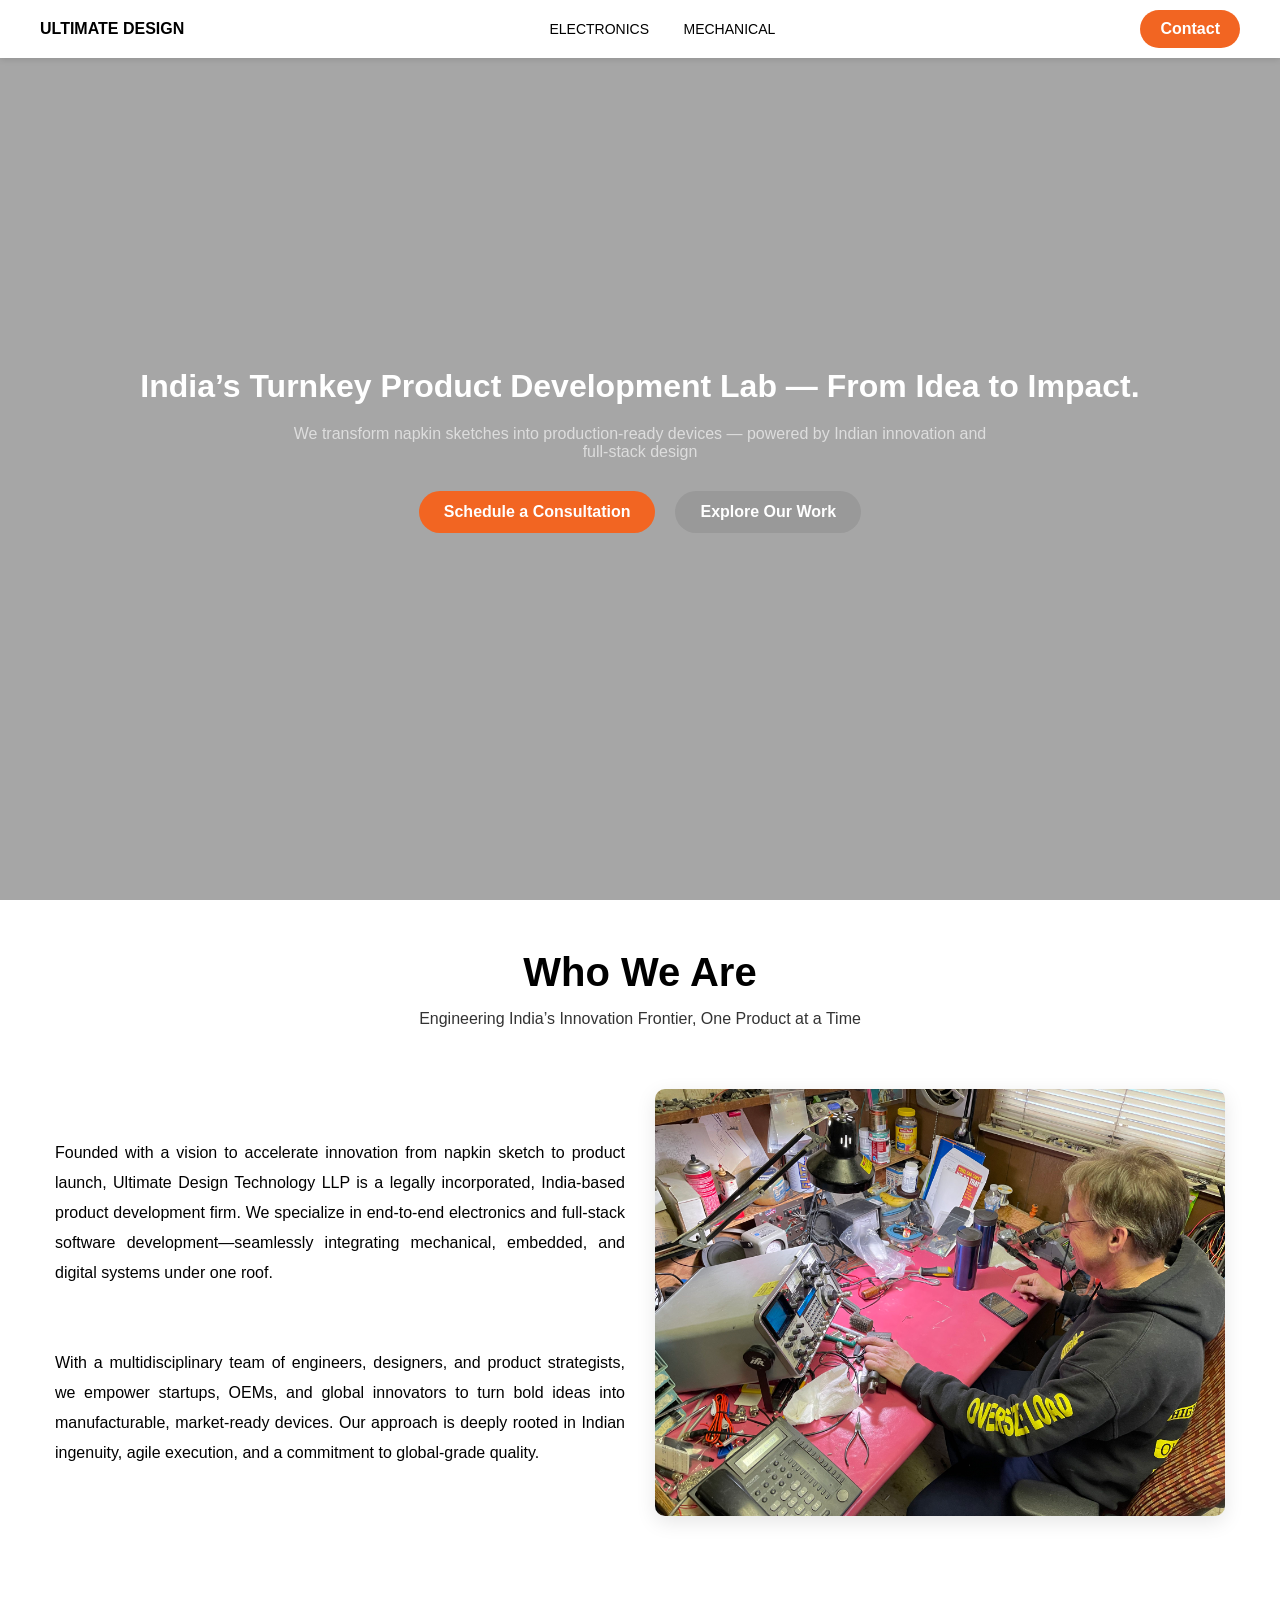
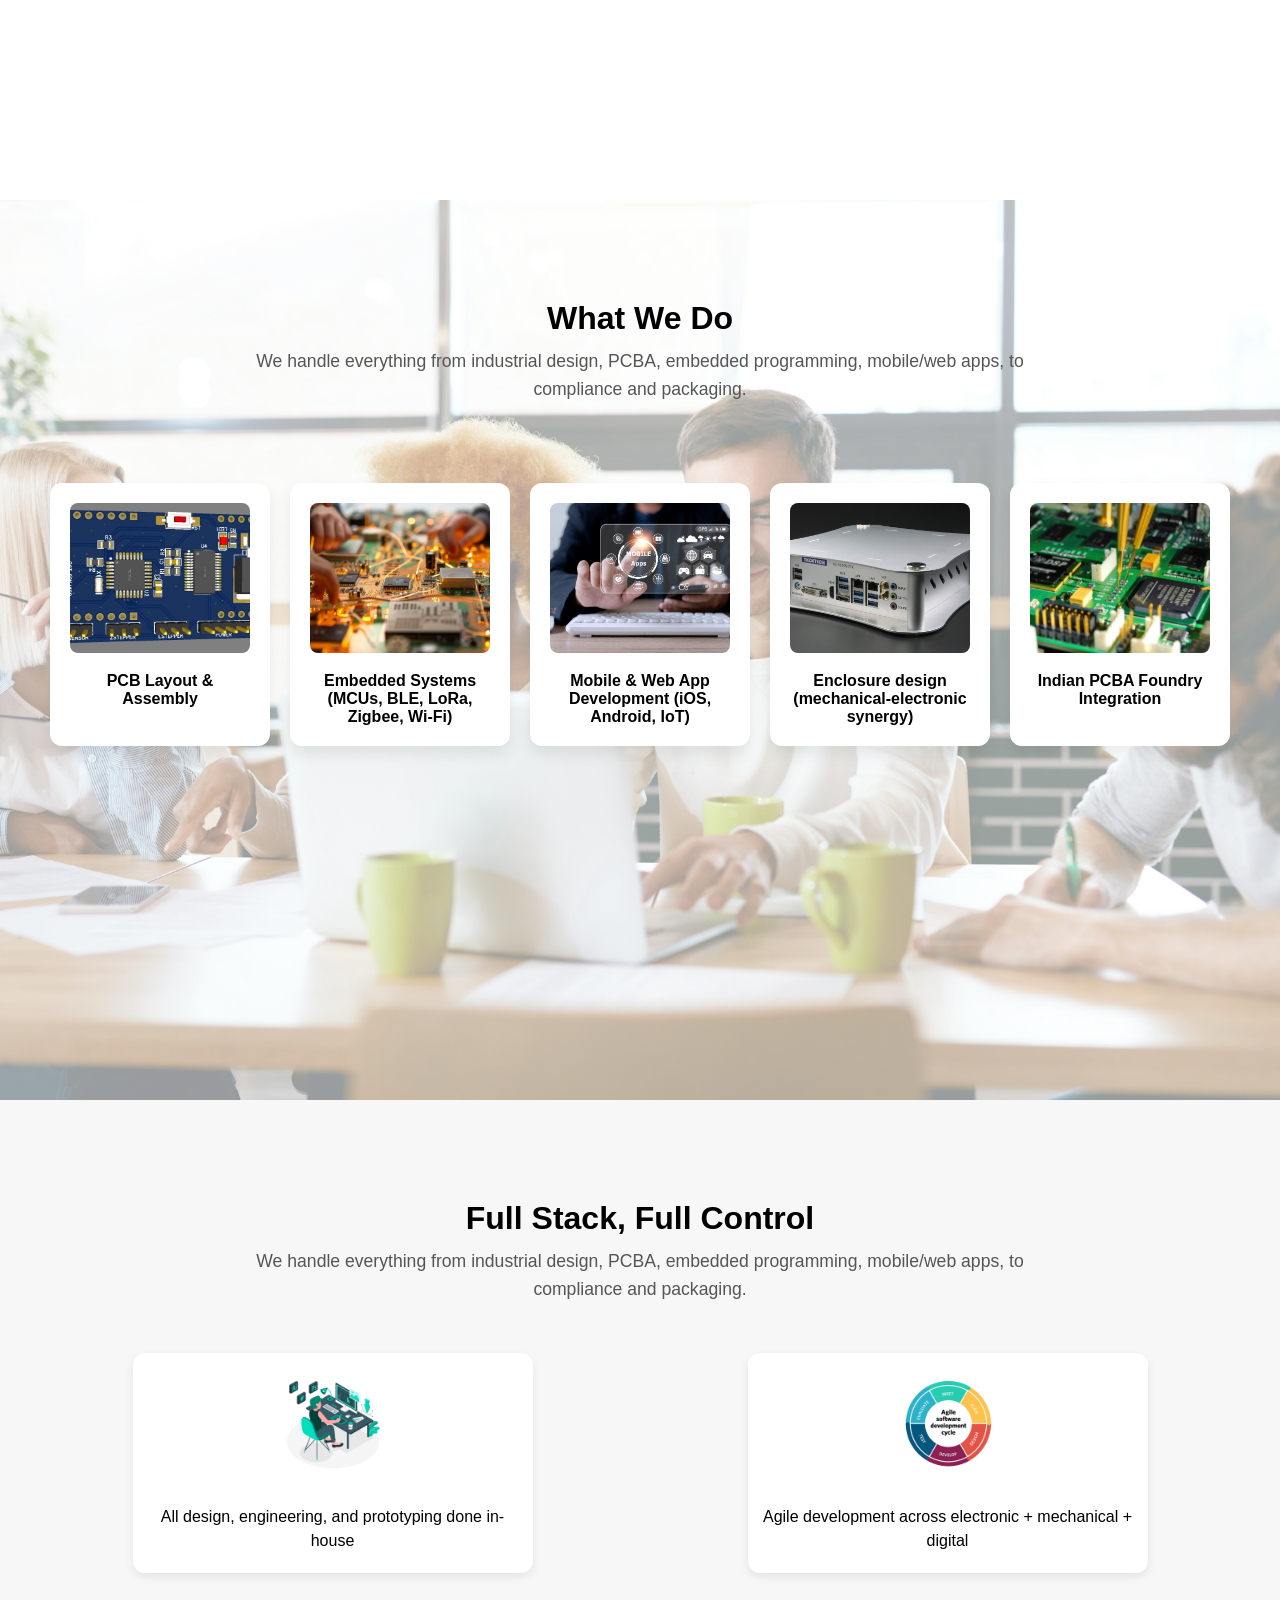
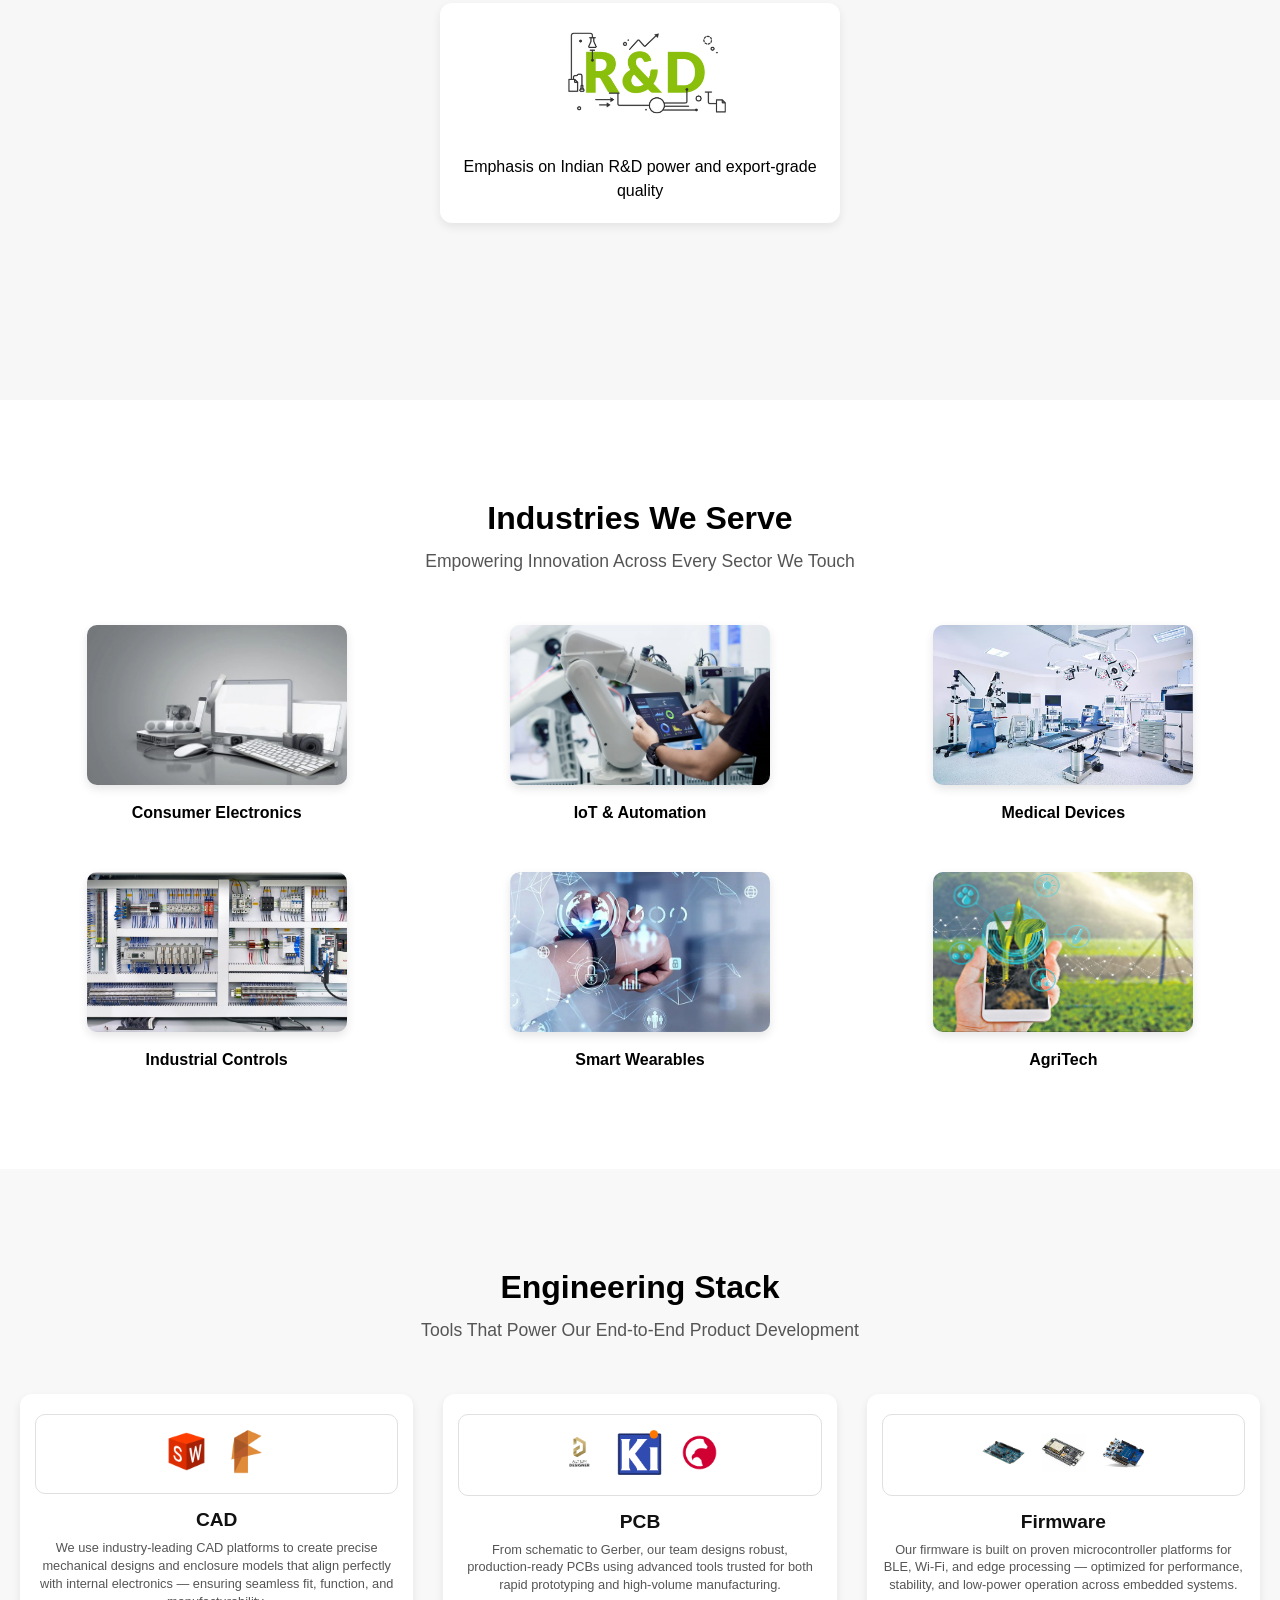
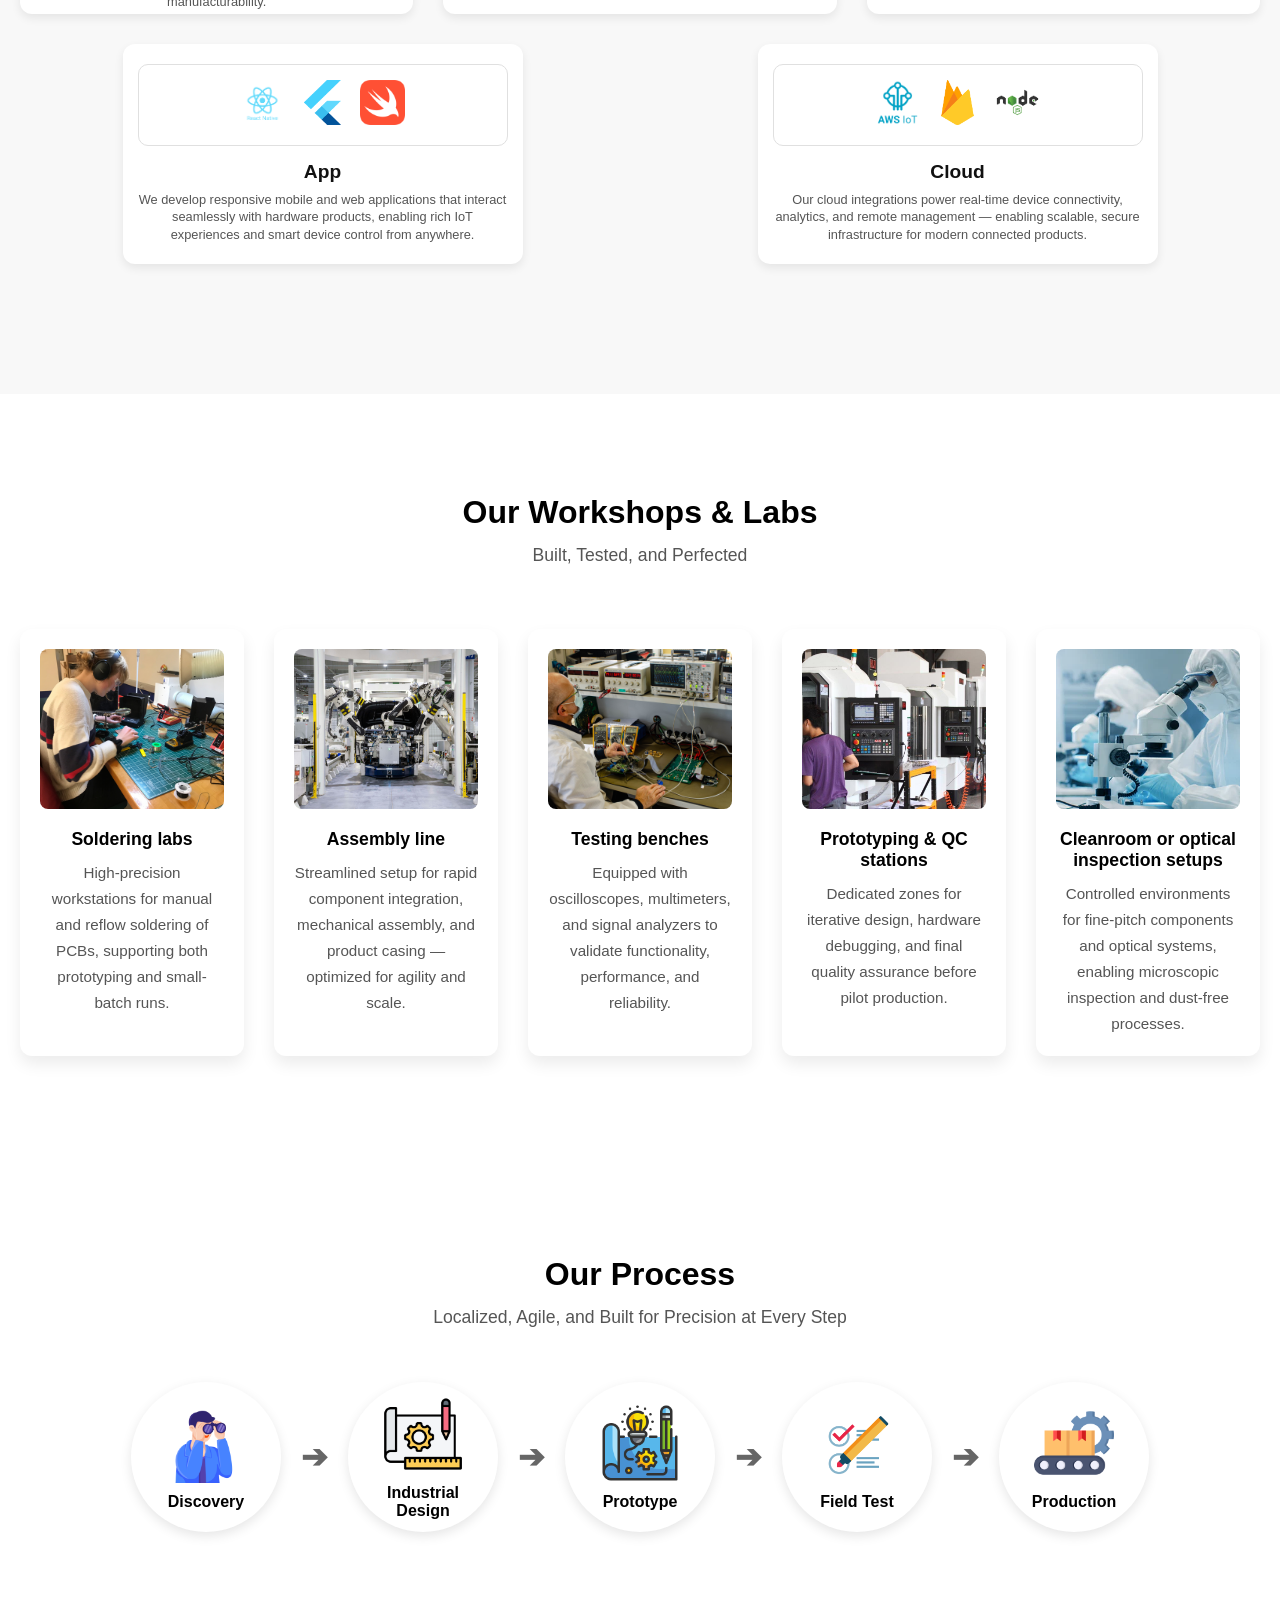
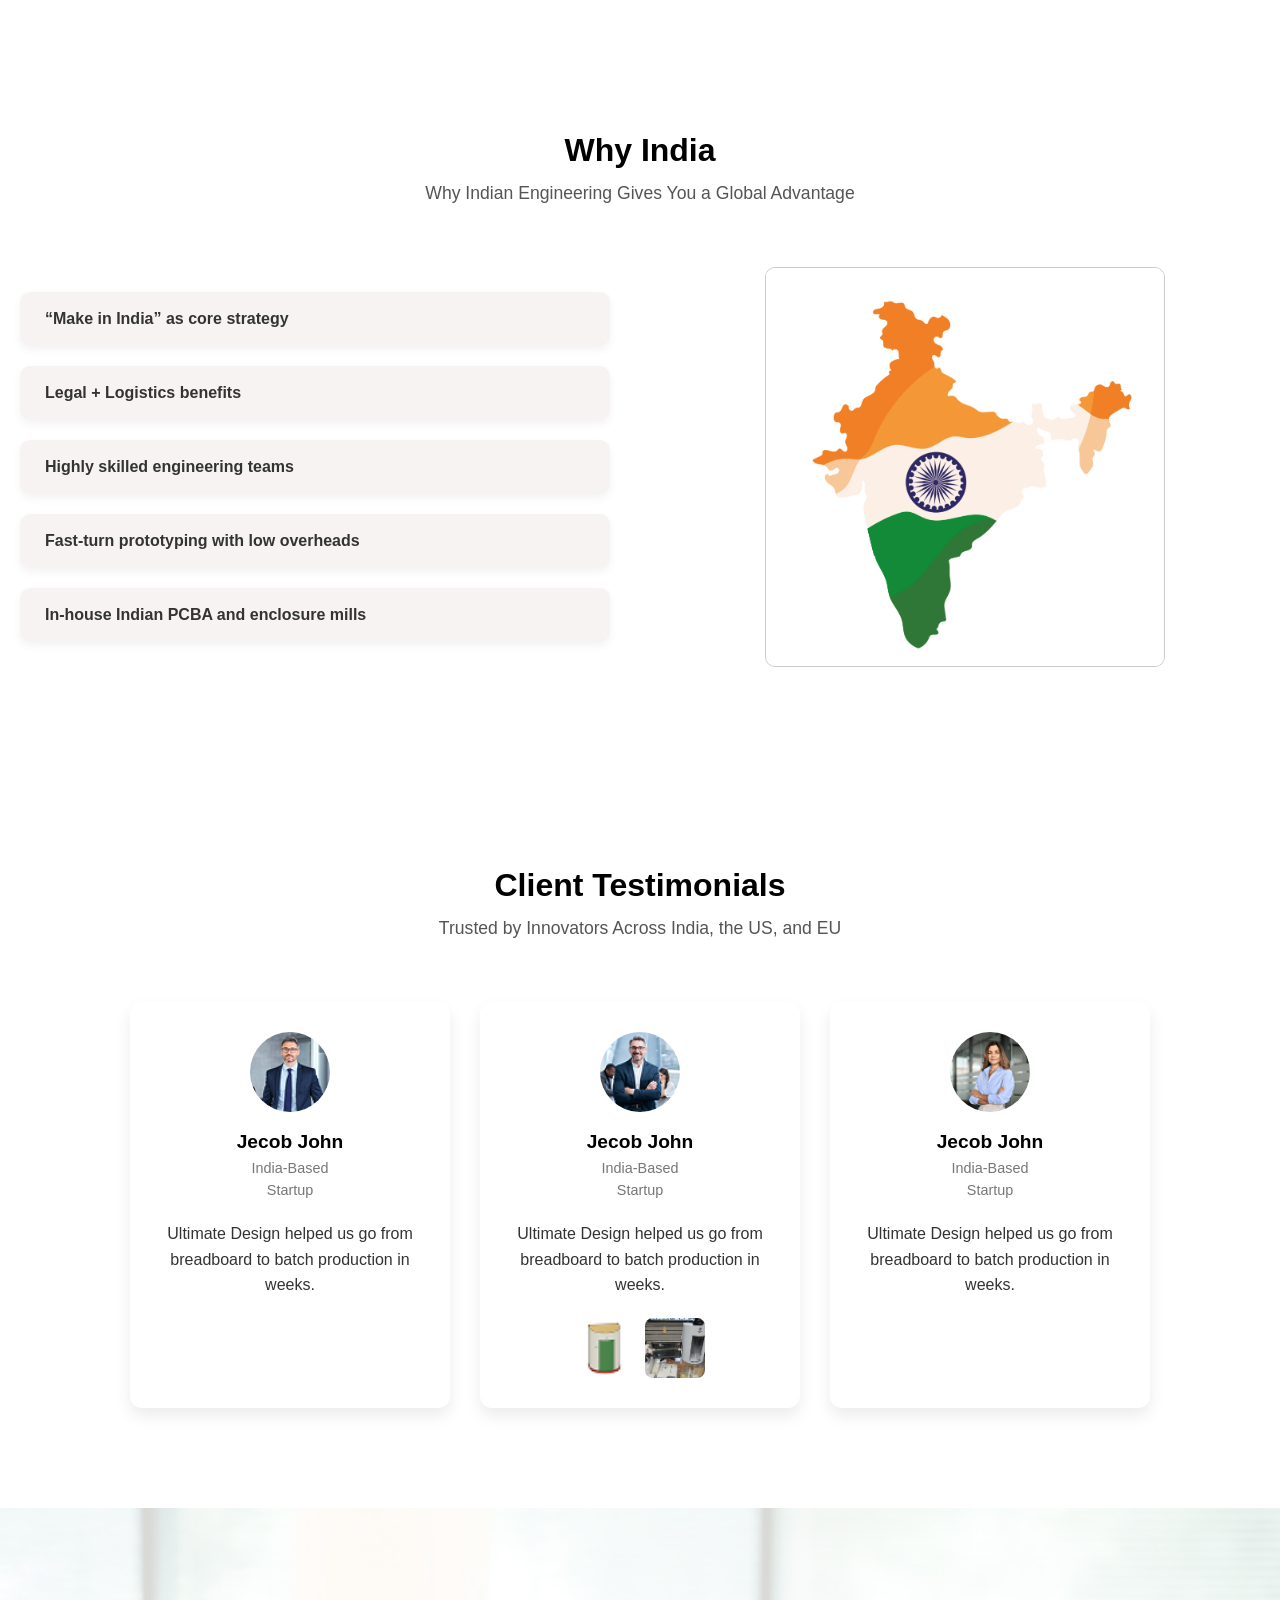
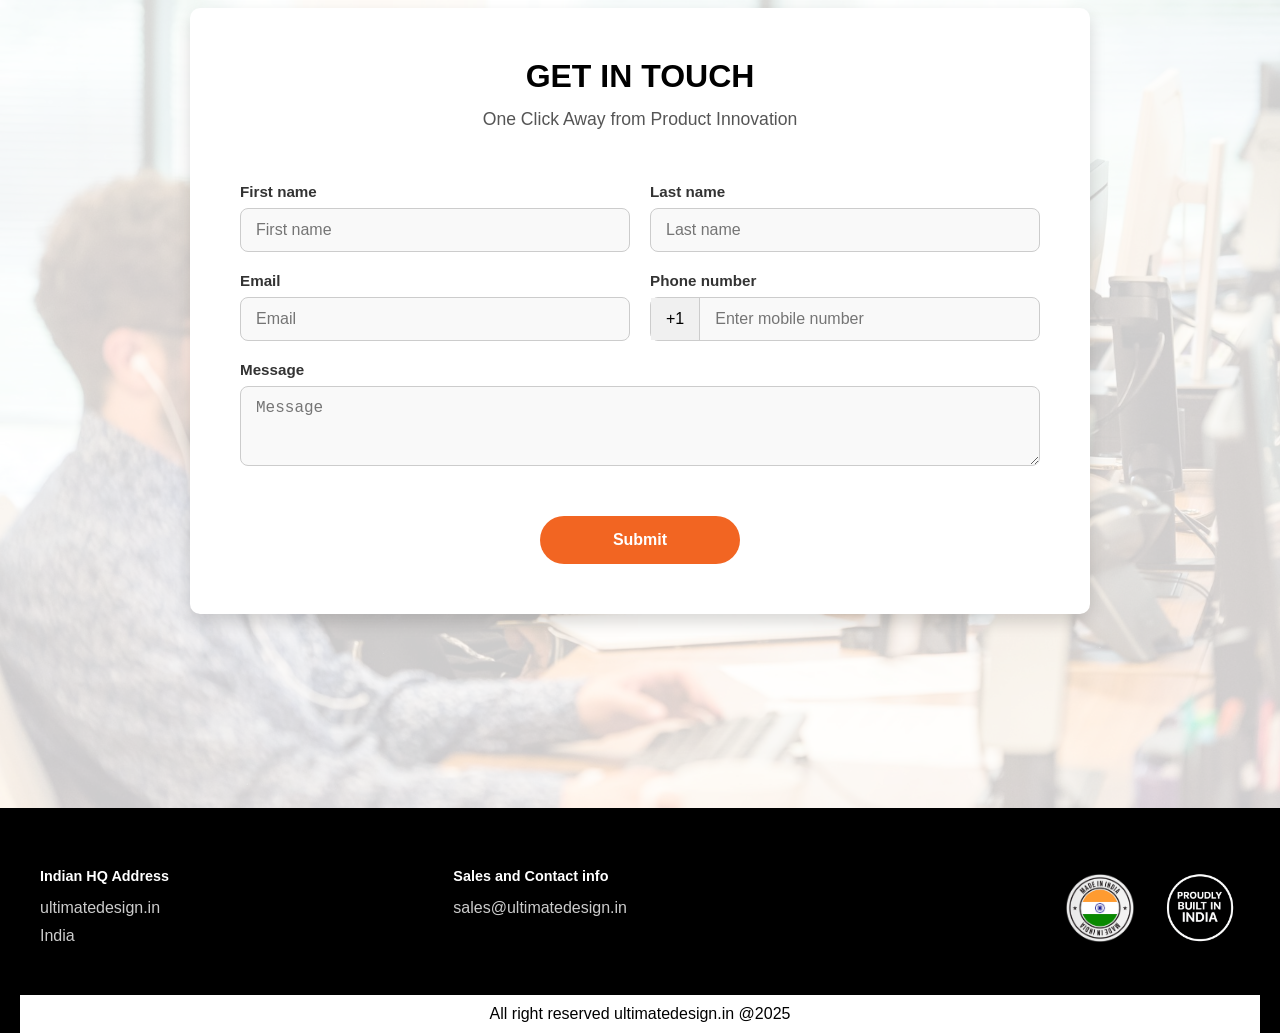
==== commit e72f9d6f: "Minor updates and bug fixes" ====
--- a/index.html
+++ b/index.html
@@ -40,7 +40,7 @@
                     full-stack design</p>
                 <div class="hero-buttons">
                     <a href="#contact" class="btn orange-btn">Schedule a Consultation</a>
-                    <a href="#work" class="btn gray-btn">Explore Our Work</a>
+                    <a href="#what-we-do" class="btn gray-btn">Explore Our Work</a>
                 </div>
             </div>
         </div>
--- a/elec-styles.css
+++ b/elec-styles.css
@@ -1,3 +1,7 @@
+html {
+  scroll-behavior: smooth;
+}
+
 * {
   margin: 0;
   padding: 0;
@@ -1230,7 +1234,7 @@
 }
 
 .footer-column h4 {
-  font-size: 1.2rem;
+  font-size: 0.9rem;
   margin-bottom: 15px;
 }
 
